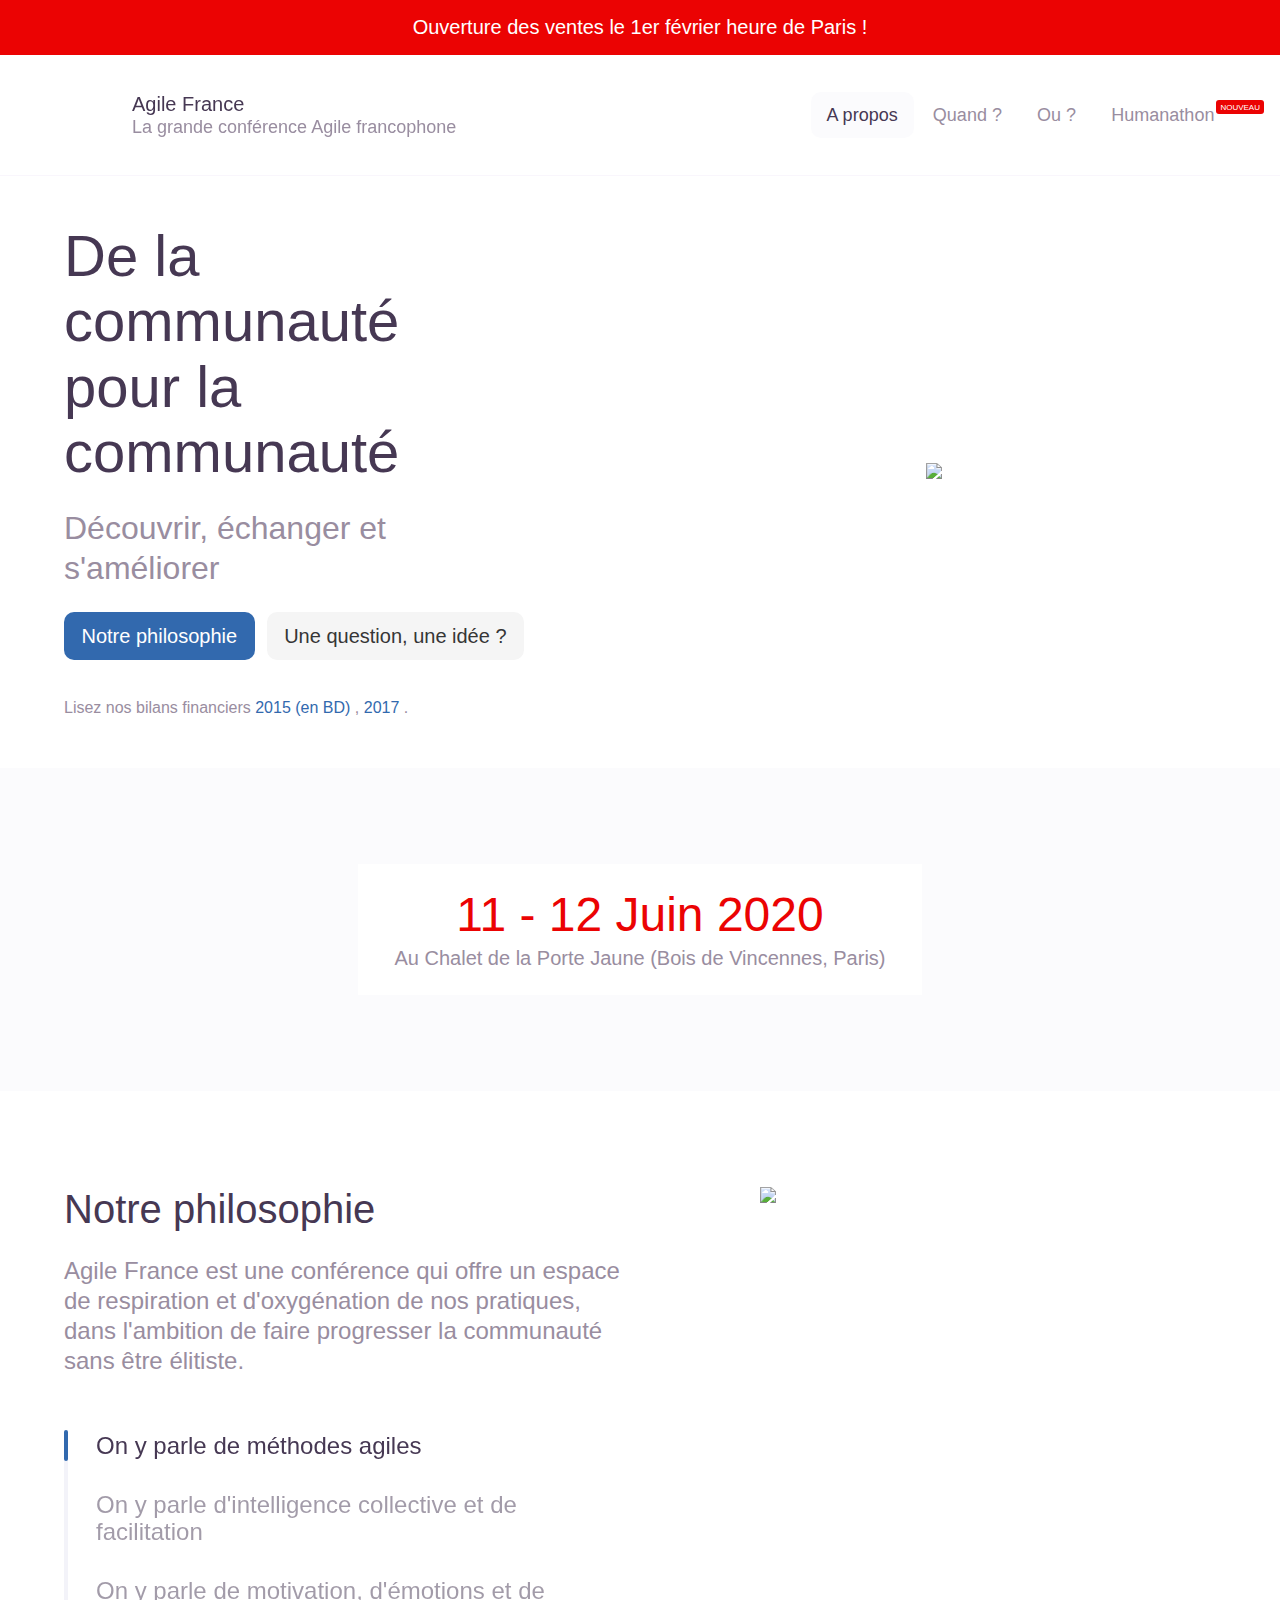
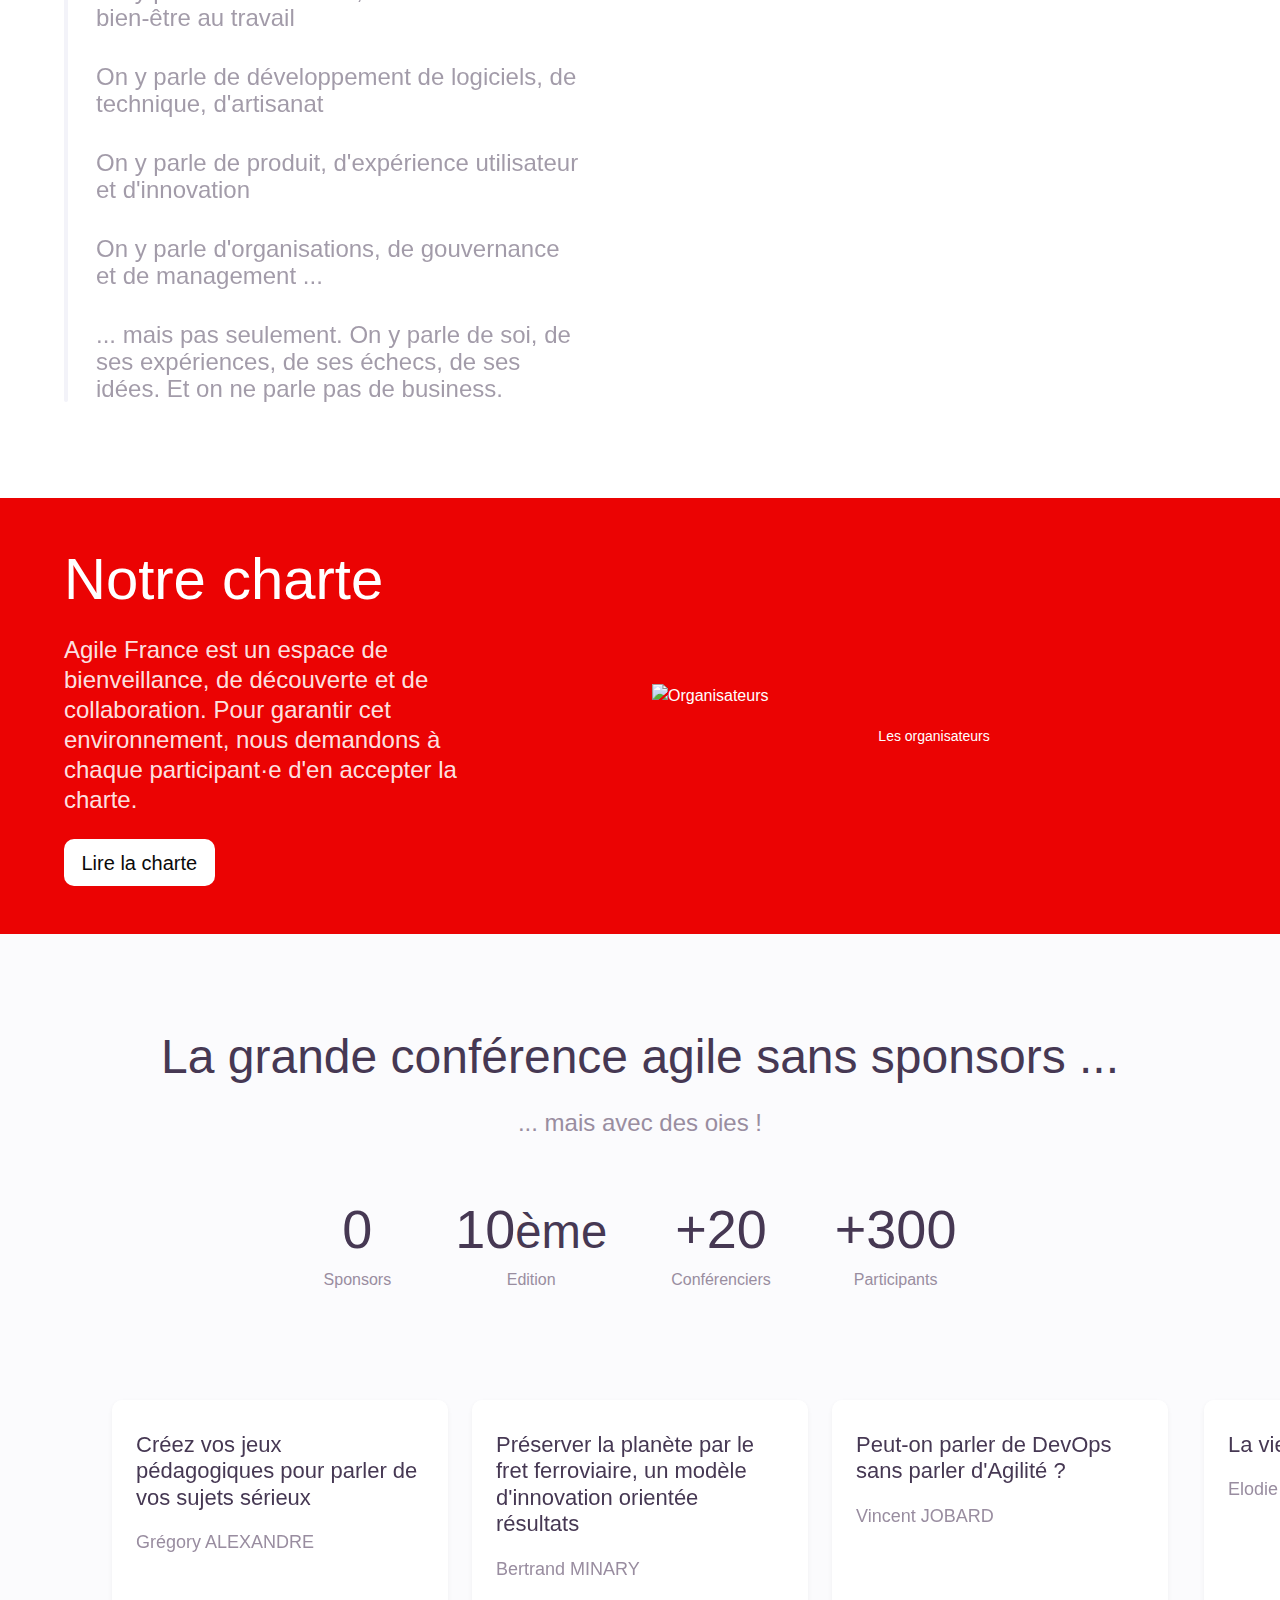
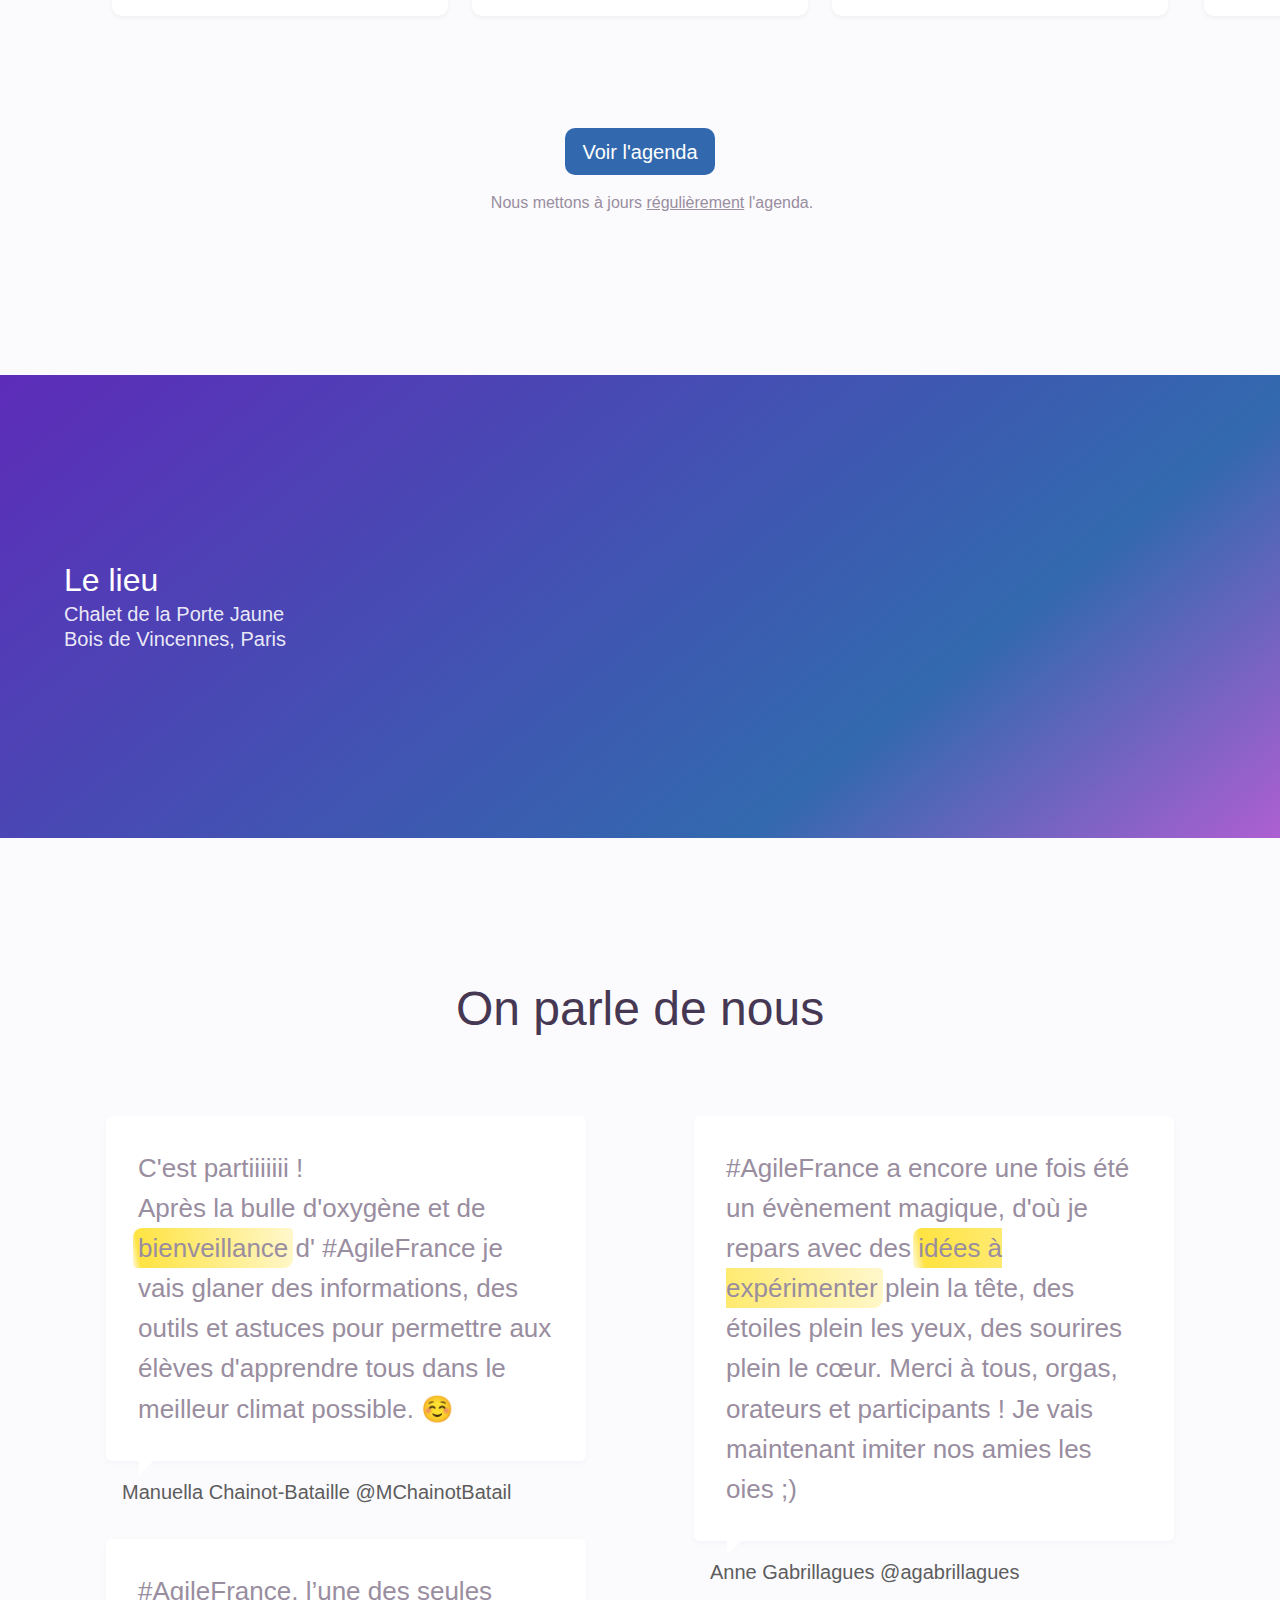
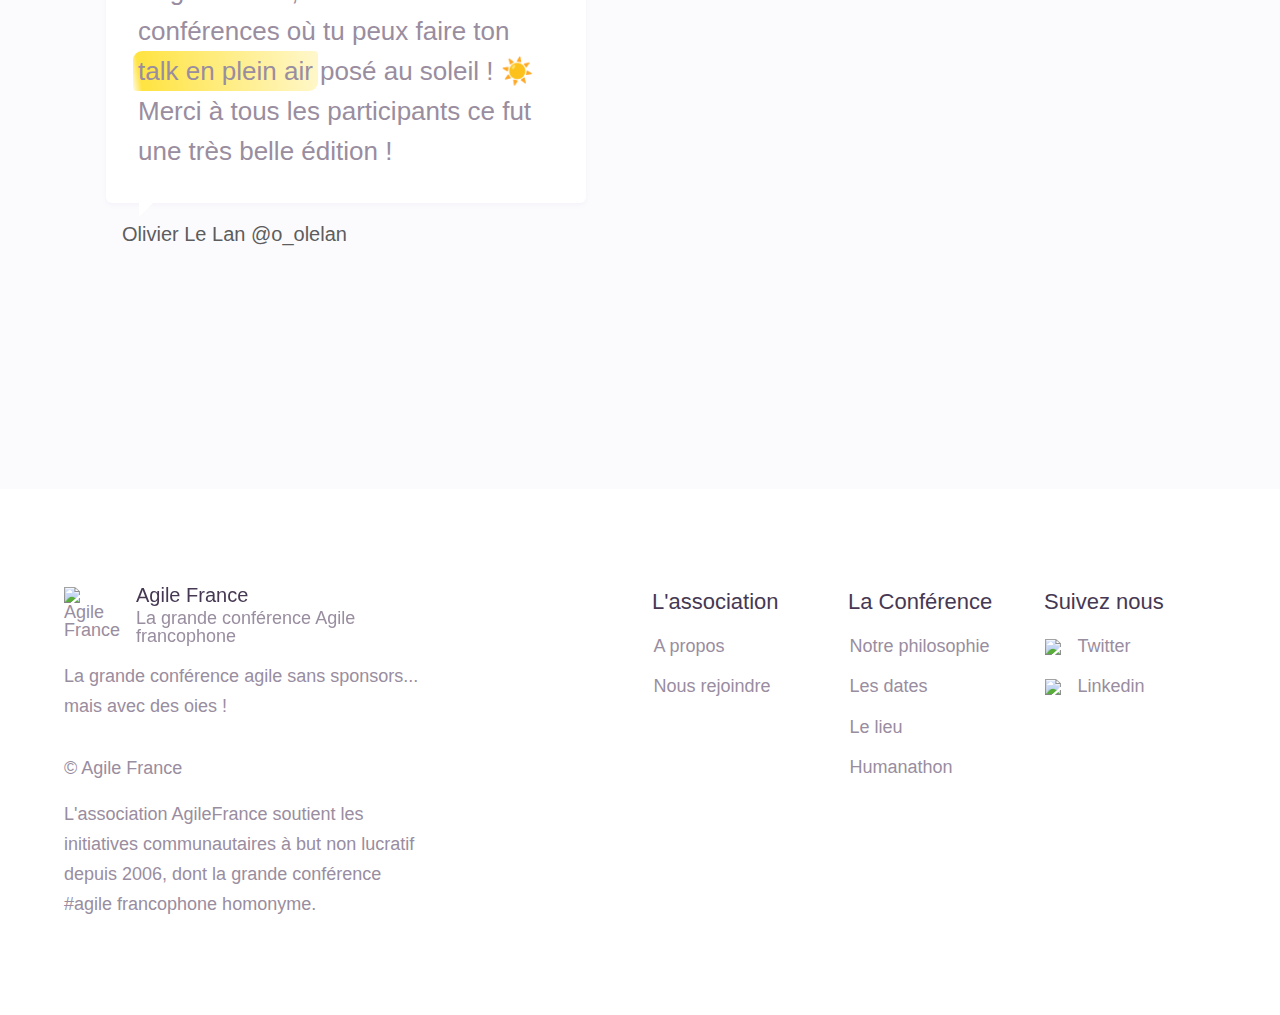
==== index.html @ 7017fa6e "Add dedicated page for Humanathon" ====
<!DOCTYPE html>
<html lang="fr">
<head>
	<meta charset="utf-8" />
    <title>AgileFrance, la grande conférence Agile francophone sans sponsor, de la communauté pour la communauté (Paris)</title>
   
	<meta name="viewport" content="width=device-width,initial-scale=1,minimum-scale=1,maximum-scale=1,user-scalable=no,minimal-ui">  
	<meta http-equiv="Content-Type" content="text/html; charset=utf-8">
	<meta name="description" content="Agile France est la grande conférence Agile de la communauté pour la communauté : francophone, sans sponsor. Edition 2020 : 11 et 12 juin Chalet de la Porte Jaune Bois de Vincennes Paris">
	<meta name="keywords" content="agile, méthodes agile, communauté agile, agile france, conférence agile paris">
	<meta property="og:type" content="website">
	<meta property="og:url" content="//conf.agile-france.org">
	<meta property="og:title" content="Conférence AgileFrance">
	<meta property="og:description" content="Faites partie de la communauté agile francophone les 11 et 12 juin 2020 au Chalet de la Porte Jaune Bois de Vincennes Paris !">
	<meta property="og:image" content="//raw.githubusercontent.com/agile-france/2020/gh-pages/img/gallery/agile-france-2014-1.jpg">
	<meta name="twitter:card" content="gallery">
	<meta name="twitter:image0" content="//raw.githubusercontent.com/agile-france/2020/gh-pages/img/gallery/agile-france-2014-1.jpg">
	<meta name="twitter:image1" content="//raw.githubusercontent.com/agile-france/2020/gh-pages/img/gallery/agile-france-2014-2.jpg">
	<meta name="twitter:image2" content="//raw.githubusercontent.com/agile-france/2020/gh-pages/img/gallery/agile-france-2014-3.jpg">
	<meta name="twitter:image3" content="//raw.githubusercontent.com/agile-france/2020/gh-pages/img/gallery/agile-france-2014-4.jpg">
	<meta name="twitter:site" content="@AgileFrance"><meta name="msapplication-TileColor" content="#2d89ef">
	<meta name="msapplication-TileImage" content="//2019.conf.agile-france.org/favicons/mstile-144x144.png">
	<meta name="theme-color" content="#ffffff">
	
	<link rel="apple-touch-icon" sizes="57x57" href="//2019.conf.agile-france.org/favicons/apple-touch-icon-57x57.png">
	<link rel="apple-touch-icon" sizes="60x60" href="//2019.conf.agile-france.org/favicons/apple-touch-icon-60x60.png">
	<link rel="apple-touch-icon" sizes="72x72" href="//2019.conf.agile-france.org/favicons/apple-touch-icon-72x72.png">
	<link rel="apple-touch-icon" sizes="76x76" href="//2019.conf.agile-france.org/favicons/apple-touch-icon-76x76.png">
	<link rel="apple-touch-icon" sizes="114x114" href="//2019.conf.agile-france.org/favicons/apple-touch-icon-114x114.png">
	<link rel="apple-touch-icon" sizes="120x120" href="//2019.conf.agile-france.org/favicons/apple-touch-icon-120x120.png">
	<link rel="apple-touch-icon" sizes="144x144" href="//2019.conf.agile-france.org/favicons/apple-touch-icon-144x144.png">
	<link rel="apple-touch-icon" sizes="152x152" href="//2019.conf.agile-france.org/favicons/apple-touch-icon-152x152.png">
	<link rel="apple-touch-icon" sizes="180x180" href="//2019.conf.agile-france.org/favicons/apple-touch-icon-180x180.png">
	<link rel="icon" type="image/png" href="//2019.conf.agile-france.org/favicons/favicon-32x32.png" sizes="32x32">
	<link rel="icon" type="image/png" href="//2019.conf.agile-france.org/favicons/favicon-194x194.png" sizes="194x194">
	<link rel="icon" type="image/png" href="//2019.conf.agile-france.org/favicons/favicon-96x96.png" sizes="96x96">
	<link rel="icon" type="image/png" href="//2019.conf.agile-france.org/favicons/android-chrome-192x192.png" sizes="192x192">
	<link rel="icon" type="image/png" href="//2019.conf.agile-france.org///2019.conf.agile-france.org/favicons/favicon-16x16.png" sizes="16x16">
	<link rel="manifest" href="//2019.conf.agile-france.org/favicons/manifest.json">
      
	<link rel="stylesheet" href="./assets/css/style.css" />
    <link rel="stylesheet" type="text/css" href="./assets/css/vendor/slick.css"/>
    <script defer src="//use.fontawesome.com/releases/v5.3.1/js/all.js"></script>

</head>
<body>
    <div class="app-container">
        
        <div class="message is-medium is-warning is-announcement">
            <div class="message-header is-justified-center">
                <p> Ouverture des ventes le 1er février heure de Paris ! </p>
            <!-- 
				<hr class="spacer is-1 is-horizontal" />
				<a class="button is-white" href="//www.weezevent.com/conference-agile-france-2019" target="_blank">Accéder à la billeterie</a>
            -->
			</div>
        </div>

        <header class="app-header">
            <nav class="navbar">
                <div class="container">
                    <div class="navbar-brand">
                        <div class="navbar-item">
                            <a class="brand" href="/">
                                <div class="brand-icon">
									<img data-aos="fade-up" data-aos-anchor-placement="top-bottom" alt="Agile France" role="presentation" src="./assets/images/logo.png" />
								</div>
                                <div class="brand-content">
                                    <div class="brand-title">Agile France</div>
                                    <div class="brand-subtitle">La grande conférence Agile francophone</div>
                                </div>
                            </a>
                        </div>
                        <div class="navbar-burger burger" data-target="mainNav"><span></span><span></span><span></span></div>
                    </div>
                    <div class="navbar-menu" id="mainNav">
                        <div class="navbar-end"> 
							<a href="#philosophie" class="navbar-item is-active js-scrollTo">A propos</a>
							<a href="#date" class="navbar-item js-scrollTo">Quand ?</a>
							<a href="#lieu" class="navbar-item js-scrollTo">Ou ?</a>
                            <a href="./humanathon.html" target="_blank" class="navbar-item">Humanathon <span class="tag is-warning is-micro is-uppercase">Nouveau</span></a>
                        </div>
                    </div>
                </div>
            </nav>
        </header>

        <main class="app-content">
            <section class="section is-hero">
                <div class="container">
                    <div class="columns is-vcentered">
                        <div class="column is-6 is-5-fullhd is-offset-1-fullhd">
                            <div class="section-header">
                                <h1 class="title is-spaced">De la communauté pour la communauté</h1>
                                <h2 class="subtitle is-3">Découvrir, échanger et s'améliorer</h2>
                                <div class="field is-grouped">
                                    <div class="control">
										<a class="button is-primary is-medium js-scrollTo" href="#philosophie">
											Notre philosophie
										</a>
									</div>
                                    <div class="control">
										<a class="button is-light is-medium" href="mailot:conference@agile-france.org">
											Une question, une idée ?
										</a>
									</div>
                                </div>
                                
								<hr class="spacer is-1-5" />
								
								<span>Lisez nos bilans financiers</span>
								<a class="has-tint has-text-weight-semibold" href="//2019.conf.agile-france.org/docs/bilan-agilefrance-2015.pdf" target="_blank">
									<span>2015 (en BD)</span>
								</a>
								, 
								<a class="has-tint has-text-weight-semibold" href="//2019.conf.agile-france.org/docs/bilan-agilefrance-2017.pdf" target="_blank">
									<span>2017</span>
								</a>
								.
							</div>
                        </div>
                        <div class="column is-6 is-hidden-mobile">
                            <div class="section-media"> 
								<img role="presentation" src="./assets/images/logo.png" />
                            </div>
                        </div>
                    </div>
                </div>
            </section>
            <section class="section is-usp has-background is-medium has-background-audience" id="date">
                <div class="container">
                    <div class="columns">
                        <div class="column is-6 is-offset-3 has-text-centered">
						<div class="card has-background-white">
						  <div class="card-content">
							<h2 class="title is-1 has-text-danger">11 - 12 Juin 2020</h2>
							<p class="subtitle">
							  Au Chalet de la Porte Jaune (Bois de Vincennes, Paris)
							</p>
						  </div>
						</div>
                        </div>
                    </div>
                </div>
            </section>
            <section class="section is-platform is-medium" id="philosophie">
                <div class="container">
                    <div class="columns is-centered">
                        <div class="column is-12 is-10-fullhd">
                            <div class="columns is-vcentered">
                                <div class="column is-6">
                                    <div class="section-header">
                                        <h2 class="title is-2 is-spaced">Notre philosophie</h2>
                                        <p class="subtitle is-4">
											Agile France est une conférence qui offre un espace de respiration et d'oxygénation de nos pratiques, dans l'ambition de faire progresser la communauté sans être élitiste.
										</p>
                                        <hr class="spacer is-2" />
									</div>
                                    <div class="section-body">
                                        <div class="vertical-tabs">
                                            <a class="tab is-active" data-anchor="step#1">
                                                <h3 class="title is-4">On y parle de méthodes agiles</h3>
											</a>
                                            <a class="tab" data-anchor="step#2">
                                                <h3 class="title is-4">On y parle d'intelligence collective et de facilitation</h3>
											</a>
                                            <a class="tab" data-anchor="step#3">
                                                <h3 class="title is-4">On y parle de motivation, d'émotions et de bien-être au travail	</h3>
											</a>
                                            <a class="tab" data-anchor="step#4">
                                                <h3 class="title is-4">On y parle de développement de logiciels, de technique, d'artisanat</h3>
											</a>
											<a class="tab" data-anchor="step#5">
                                                <h3 class="title is-4">On y parle de produit, d'expérience utilisateur et d'innovation</h3>
											</a>
                                            <a class="tab" data-anchor="step#6">
                                                <h3 class="title is-4">On y parle d'organisations, de gouvernance et de management ...</h3>
											</a>
											<a class="tab" data-anchor="step#7">
                                                <h3 class="title is-4">
													... mais pas seulement. On y parle de soi, de ses expériences, de ses échecs, de ses idées. Et on ne parle pas de business.
												</h3>
											</a>
											
                                        </div>
										
                                    </div>
                                </div>
                                <div class="column is-6 align-self-stretch">
                                    <div class="section-media">
                                        <div class="screens">
                                            <div class="screen is-active" data-source="step#1">
                                                <img role="presentation" src="./assets/images/web-app1.png" />
                                            </div>
                                            <div class="screen" data-source="step#2">
                                                <img role="presentation" src="./assets/images/web-app2.png" />
                                            </div>
                                            <div class="screen" data-source="step#3">
                                                <img role="presentation" src="./assets/images/web-app3.png" />
                                            </div>
                                            <div class="screen" data-source="step#4">
                                                <img role="presentation" src="./assets/images/web-app4.png" />
                                            </div>
                                            <div class="screen" data-source="step#5">
                                                <img role="presentation" src="./assets/images/web-app5.png" />
                                            </div>
                                            <div class="screen" data-source="step#6">
                                                <img role="presentation" src="./assets/images/web-app6.png" />
                                            </div>
                                            <div class="screen" data-source="step#7">
                                                <img role="presentation" src="./assets/images/web-app7.png" />
                                            </div>
                                        </div>
                                    </div>
                                </div>
                            </div>
                        </div>
                    </div>
                </div>
            </section>
            <section class="hero section is-hero is-danger">
                <div class="container">
                    <div class="columns is-vcentered">
                        <div class="column is-6 is-5-fullhd is-offset-1-fullhd">
                            <div class="section-header">
                                <h2 class="title is-2 is-spaced">Notre charte</h2>
                                <h2 class="subtitle is-4">
									Agile France est un espace de bienveillance, de découverte et de collaboration. Pour garantir cet environnement, nous demandons à chaque participant·e d'en accepter la charte.
								</h2>
                                <div class="field is-grouped">
                                    <div class="control">
										<a class="button is-white is-medium" href="//2019.conf.agile-france.org/charte.html" target="_blank">Lire la charte</a>
									</div>
                                </div>
                            </div>
                        </div>
                        <div class="column is-6">
                            <div class="section-media">
                                <img class="full-width" role="presentation" src="./assets/images/team.jfif" alt="Organisateurs">
                                <p>
                                    <small>Les organisateurs</small>
                                </p>
                            </div>
                        </div>
                    </div>
                </div>
            </section>
            <section class="section is-library-teaser has-background is-medium">
                <div class="container">
                    <div class="section-header has-text-centered">
                        <h2 class="title is-1 is-spaced">La grande conférence agile sans sponsors ...</h2>
                        <h3 class="subtitle is-4">... mais avec des oies !</h3>
                        <div class="counter">
                            <div class="counter-item">
                                <div class="counter-number">0</div>
                                <div class="counter-label">Sponsors</div>
                            </div>
                            <div class="counter-item">
                                <div class="counter-number">10<small>ème</small></div>
                                <div class="counter-label">Edition</div>
                            </div>
                            <div class="counter-item">
                                <div class=counter-number>+20</div>
                                <div class=counter-label>Conférenciers</div>
                            </div>
                            <div class=counter-item>
                                <div class=counter-number>+300</div>
                                <div class=counter-label>Participants</div>
                            </div>
                        </div>
                    </div>
                </div>
                <div class="container is-fluid">
                    <div class="section">
						<div class="columns is-mobile is-carousel">
                        
                            <div class="column is-6-mobile is-5-tablet is-4-desktop is-3-fullhd is-flex">
                                <div class="card is-storyworld">
                                    <div class="card-body">
                                        <div class="card-title">Créez vos jeux pédagogiques pour parler de vos sujets sérieux</div>
                                        <div class="card-description">
                                            <p>
                                                Grégory ALEXANDRE
                                            </p>
                                        </div>
                                    </div>
                                </div>
                            </div>
                            <div class="column is-6-mobile is-5-tablet is-4-desktop is-3-fullhd is-flex">
                                <div class="card is-storyworld">
                                    <div class="card-body">
                                        <div class="card-title">Préserver la planète par le fret ferroviaire, un modèle d'innovation orientée résultats</div>
                                        <div class="card-description">
                                            <p>Bertrand MINARY</p>
                                        </div>
                                    </div>
                                </div>
                            </div>
                            <div class="column is-6-mobile is-5-tablet is-4-desktop is-3-fullhd is-flex">
                                <div class="card is-storyworld">
                                    <div class="card-body">
                                        <div class="card-title">Peut-on parler de DevOps sans parler d'Agilité ?</div>
                                        <div class="card-description">
                                            <p>Vincent JOBARD</p>
                                        </div>
                                    </div>
                                </div>
                            </div>
                            <div class="column is-6-mobile is-5-tablet is-4-desktop is-3-fullhd is-flex">
                                <div class="card is-storyworld">
                                    <div class="card-body">
                                        <div class="card-title">La vie est un jeu... de rôle !</div>
                                        <div class="card-description">
                                            <p>Elodie DESCHARMES</p>
                                        </div>
                                    </div>
                                </div>
                            </div>
                            <div class="column is-6-mobile is-5-tablet is-4-desktop is-3-fullhd is-flex">
                                <div class="card is-storyworld">
                                    <div class="card-body">
                                        <div class="card-title">L'UX, acteur de la transformation d'un pays !</div>
                                        <div class="card-description">
                                            <p>Philippe SOURGET, Victor PICHON</p>
                                        </div>
                                    </div>
                                </div>
                            </div>

						</div>
                    </div>
                </div>
                <div class="container">
                    <div class="section-footer has-text-centered">
						<a class="button is-primary is-medium" href="//agile-france.web.app/" target="_blank">Voir l'agenda</a>
                        <hr class="spacer is-1" />
                        <p> <i class="icon icon-bell"></i><span>Nous mettons à jours <u>régulièrement</u> l'agenda.</span> </p>
                    </div>
                </div>
            </section>
            
            <div class="hero is-primary is-bold" id="lieu">
                <div class="hero-body">
                    <div class="container">
                        <div class="columns is-centered">
                            <div class="column is-12 is-10-fullhd">
                                <div class="columns is-vcentered">
                                    <div class="column is-half">
                                        <div class="title">Le lieu</div>
                                        <div class="subtitle">
											Chalet de la Porte Jaune
											<br>Bois de Vincennes, Paris
										</div>
                                    </div>
                                    <div class="column is-half">
										<figure class="image">
											<iframe class="has-ratio" width="100%" height="360" src="//www.openstreetmap.org/export/embed.html?bbox=2.2817230224609375%2C48.80822011553441%2C2.4860000610351562%2C48.894856809958604&amp;layer=transportmap&amp;marker=48.838403245447694%2C2.4593710899353027" frameborder="0" allowfullscreen></iframe>
										</figure>
									</div>
                                </div>
                            </div>
                        </div>
                    </div>
                </div>
            </div>
			
            <section class="section is-reviews has-background is-large has-background-audience">
                <div class="container">
                    <div class="section-header has-text-centered">
                        <h2 class="title is-1 is-spaced">On parle de nous</h2>
					</div>
                    <div class="section-body">
                        <div class="columns is-centered">
                            <div class="column is-12 is-10-fullhd">
                                <div class="columns">
                                    <div class="column is-6">
                                        <div class="review">
                                            <div class="review-bubble"> 
												C'est partiiiiiii !<br>
												Après la bulle d'oxygène et de <span class=has-highlight>bienveillance</span> d' #AgileFrance je vais glaner des informations, des outils et astuces pour permettre aux élèves d'apprendre tous dans le meilleur climat possible. ☺️
											</div>
                                            <div class="review-meta">
                                                <div class="review-author">Manuella Chainot-Bataille @MChainotBatail</div>
                                            </div>
                                        </div>
                                        <div class="review">
                                            <div class="review-bubble">
												#AgileFrance, l’une des seules conférences où tu peux faire ton <span class=has-highlight>talk en plein air</span> posé au soleil ! ☀️Merci à tous les participants ce fut une très belle édition !
											</div>
                                            <div class="review-meta">
                                                <div class="review-author">Olivier Le Lan @o_olelan</div>
											</div>
                                        </div>
                                    </div>
                                    <div class="column is-6">
                                        <div class="review">
                                            <div class="review-bubble">
												#AgileFrance a encore une fois été un évènement magique, d'où je repars avec des <span class=has-highlight>idées à expérimenter</span> plein la tête, des étoiles plein les yeux, des sourires plein le cœur. Merci à tous, orgas, orateurs et participants ! Je vais maintenant imiter nos amies les oies ;)
											</div>
                                            <div class="review-meta">
                                                <div class="review-author">Anne Gabrillagues @agabrillagues</div>
                                            </div>
                                        </div>
                                    </div>
                                </div>
                            </div>
                        </div>
                    </div>
                </div>
            </section>
        </main>
        <footer class="app-footer section is-medium">
            <div class="container">
                <div class="columns">
                    <div class="column is-5 is-4-widescreen">
                        <div class="summary">
                            <a class="brand" href="/">
                                <div class="brand-icon">
                                    <img alt="Agile France" role="presentation" src="./assets/images/logo.png" />
                                </div>
                                <div class="brand-content">
                                    <div class="brand-title">Agile France</div>
                                    <div class="brand-subtitle">La grande conférence Agile francophone</div>
                                </div>
                            </a>
                            <hr class="spacer is-1" />
                            <p>La grande conférence agile sans sponsors... mais avec des oies !</p>
                            <hr class="spacer is-1" />
                            <hr class="spacer is-1" /><a href="//agile-france.org/" target="_blank"> &copy Agile France</a>
                            <hr class="spacer is-1" />
                            <p>L'association AgileFrance soutient les initiatives communautaires à but non lucratif depuis 2006, dont la grande conférence #agile francophone homonyme.</p>
                        </div>
                    </div>
                    <div class="column is-7 is-6-widescreen is-offset-2-widescreen">
                        <div class="columns">
                            <div class="column is-4">
                                <div class="menu">
                                    <p class="menu-label">L'association</p>
                                    <ul class="menu-list">
                                        <li><a href="//agile-france.org/" target="_blank">A propos</a></li>
                                        <li><a href="//agile-france.org/adhesion" target="_blank">Nous rejoindre</a></li>
                                    </ul>
                                </div>
                            </div>
                            <div class="column is-4">
                                <div class="menu">
                                    <p class="menu-label">La Conférence</p>
                                    <ul class="menu-list">
                                        <li><a href="#philosophie">Notre philosophie</a> </li>
										<li><a href="#date">Les dates</a> </li>
                                        <li><a href="#lieu">Le lieu</a> </li>
                                        <li><a href="//2020.conf.agile-france.org/humanathon.html" target="_blank">Humanathon</a> </li>
                                    </ul>
                                </div>
                            </div>
                            <div class="column is-4">
                                <div class="menu">
                                    <p class="menu-label"> Suivez nous </p>
                                    <ul class="menu-list">
                                        <li>
                                            <a href="//twitter.com/AgileFrance" target="_blank"> <img role="presentation" src="./assets/images/twitter.png" />Twitter</a>
                                        </li>
                                        <li>
                                            <a href="//www.linkedin.com/company/conference-agilefrance/" target="_blank"> <img role="presentation" src="./assets/images/linkedin.png" />Linkedin</a>
                                        </li>
                                    </ul>
                                </div>
                            </div>
                        </div>
                    </div>
                </div>
            </div>
        </footer>
    </div>
	
    <script defer src="./assets/js/vendor/jquery.min.js"></script>
    <script defer src="./assets/js/vendor/slick.min.js"></script>
	<script defer src="./assets/js/vendor/aos.js"></script>
    <script defer src="./assets/js/main.js"></script>
</body>

</html>
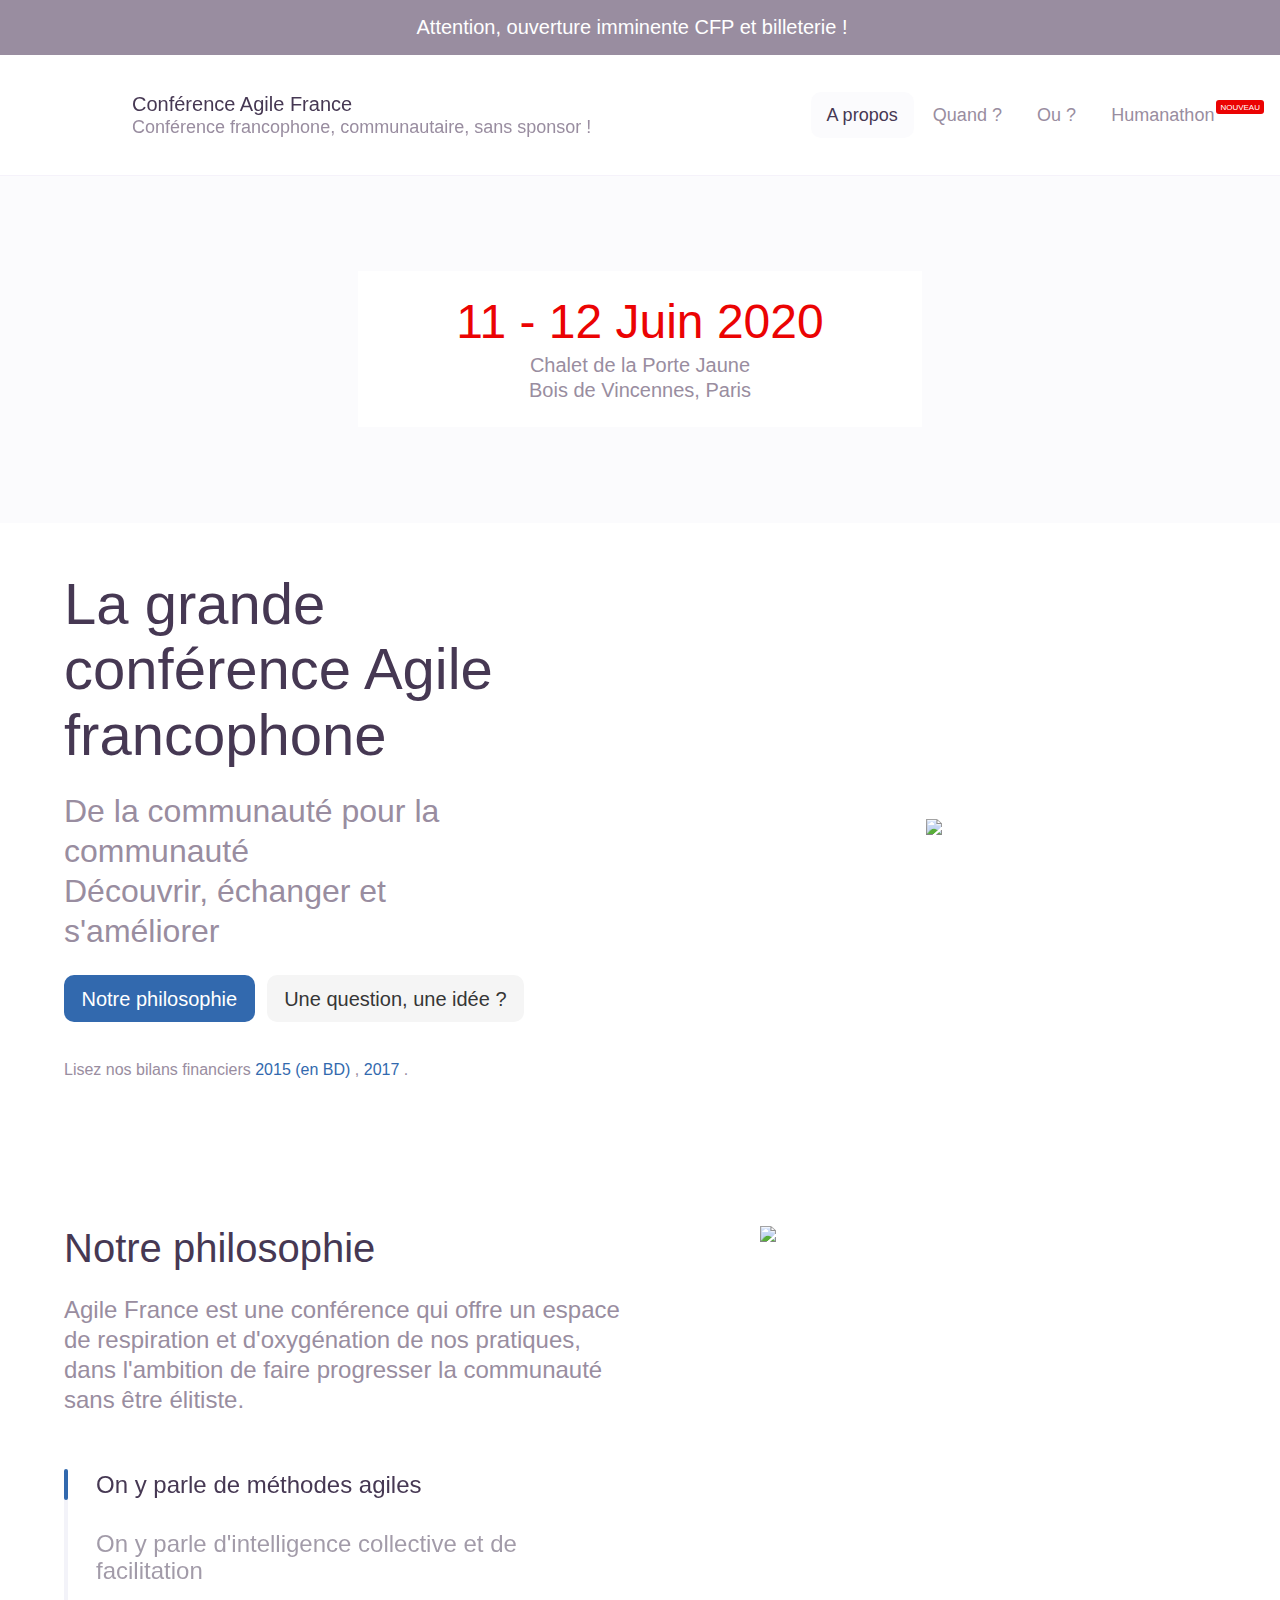
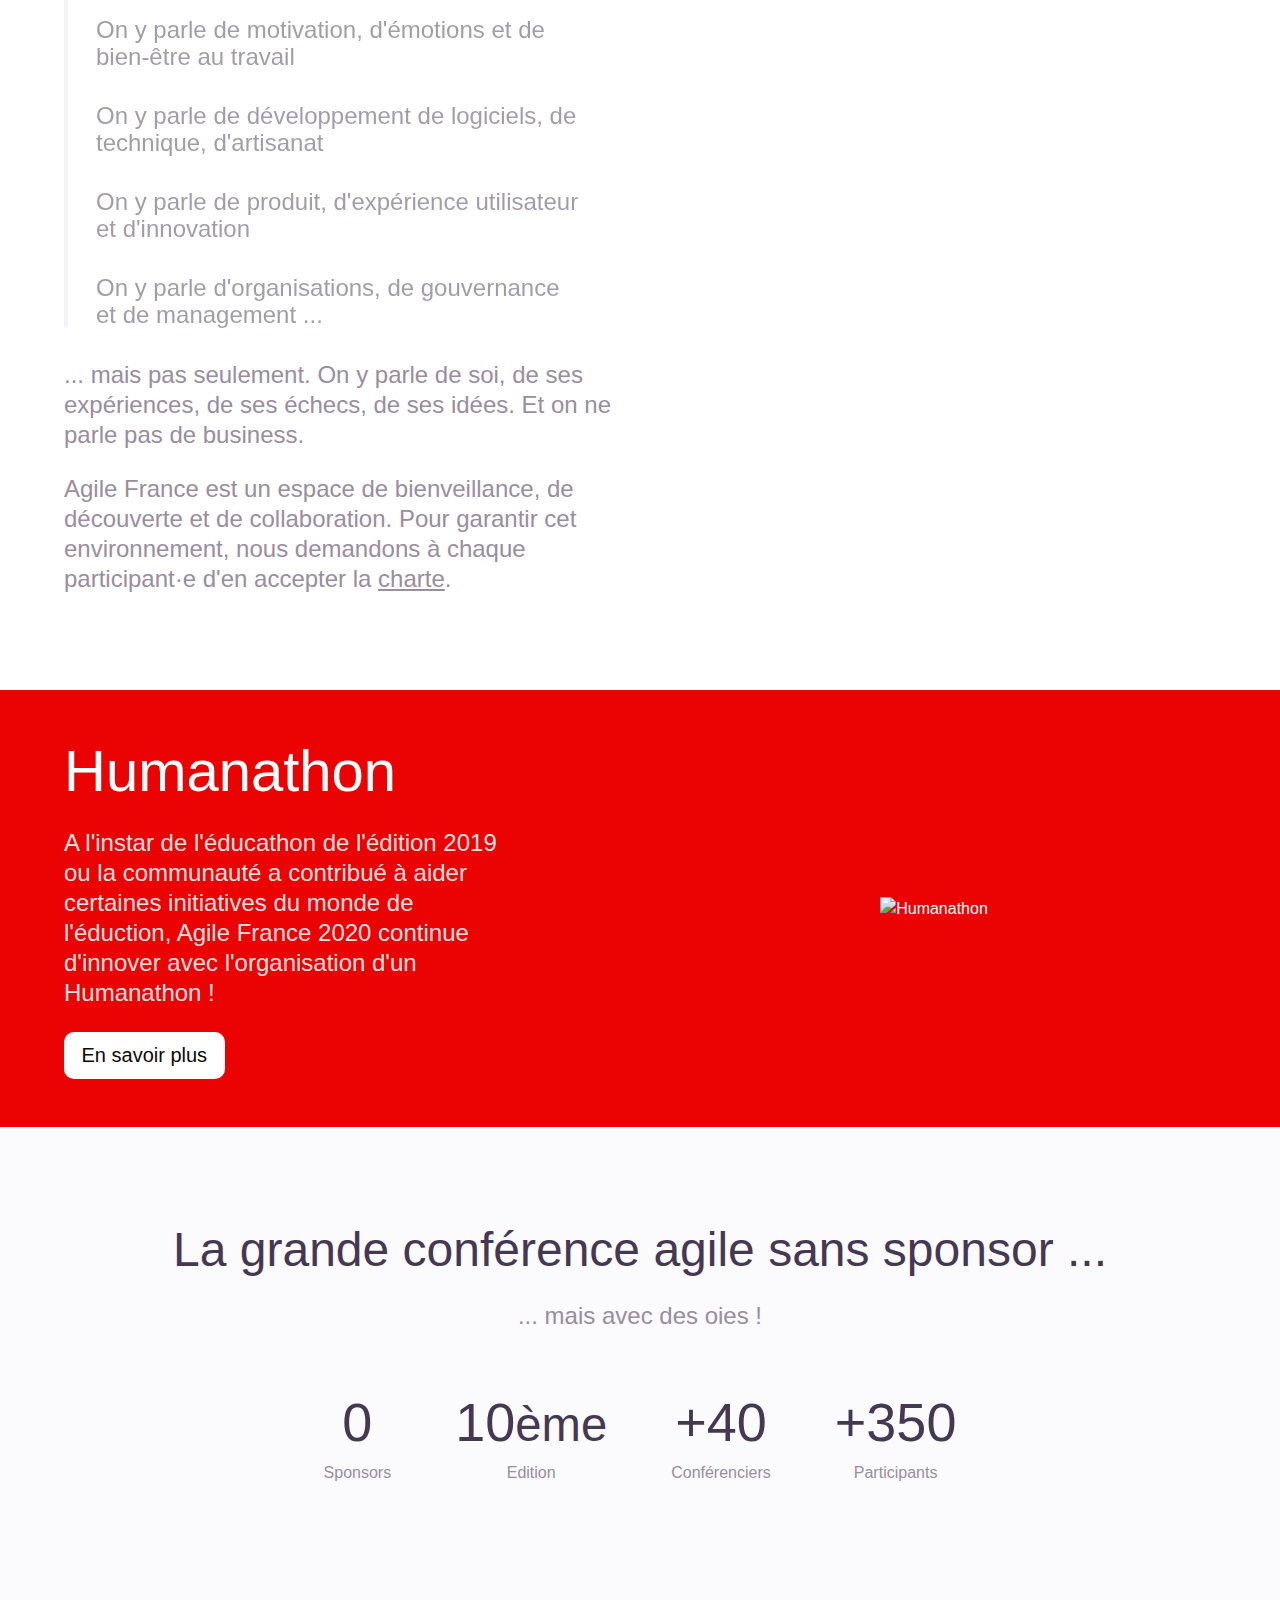
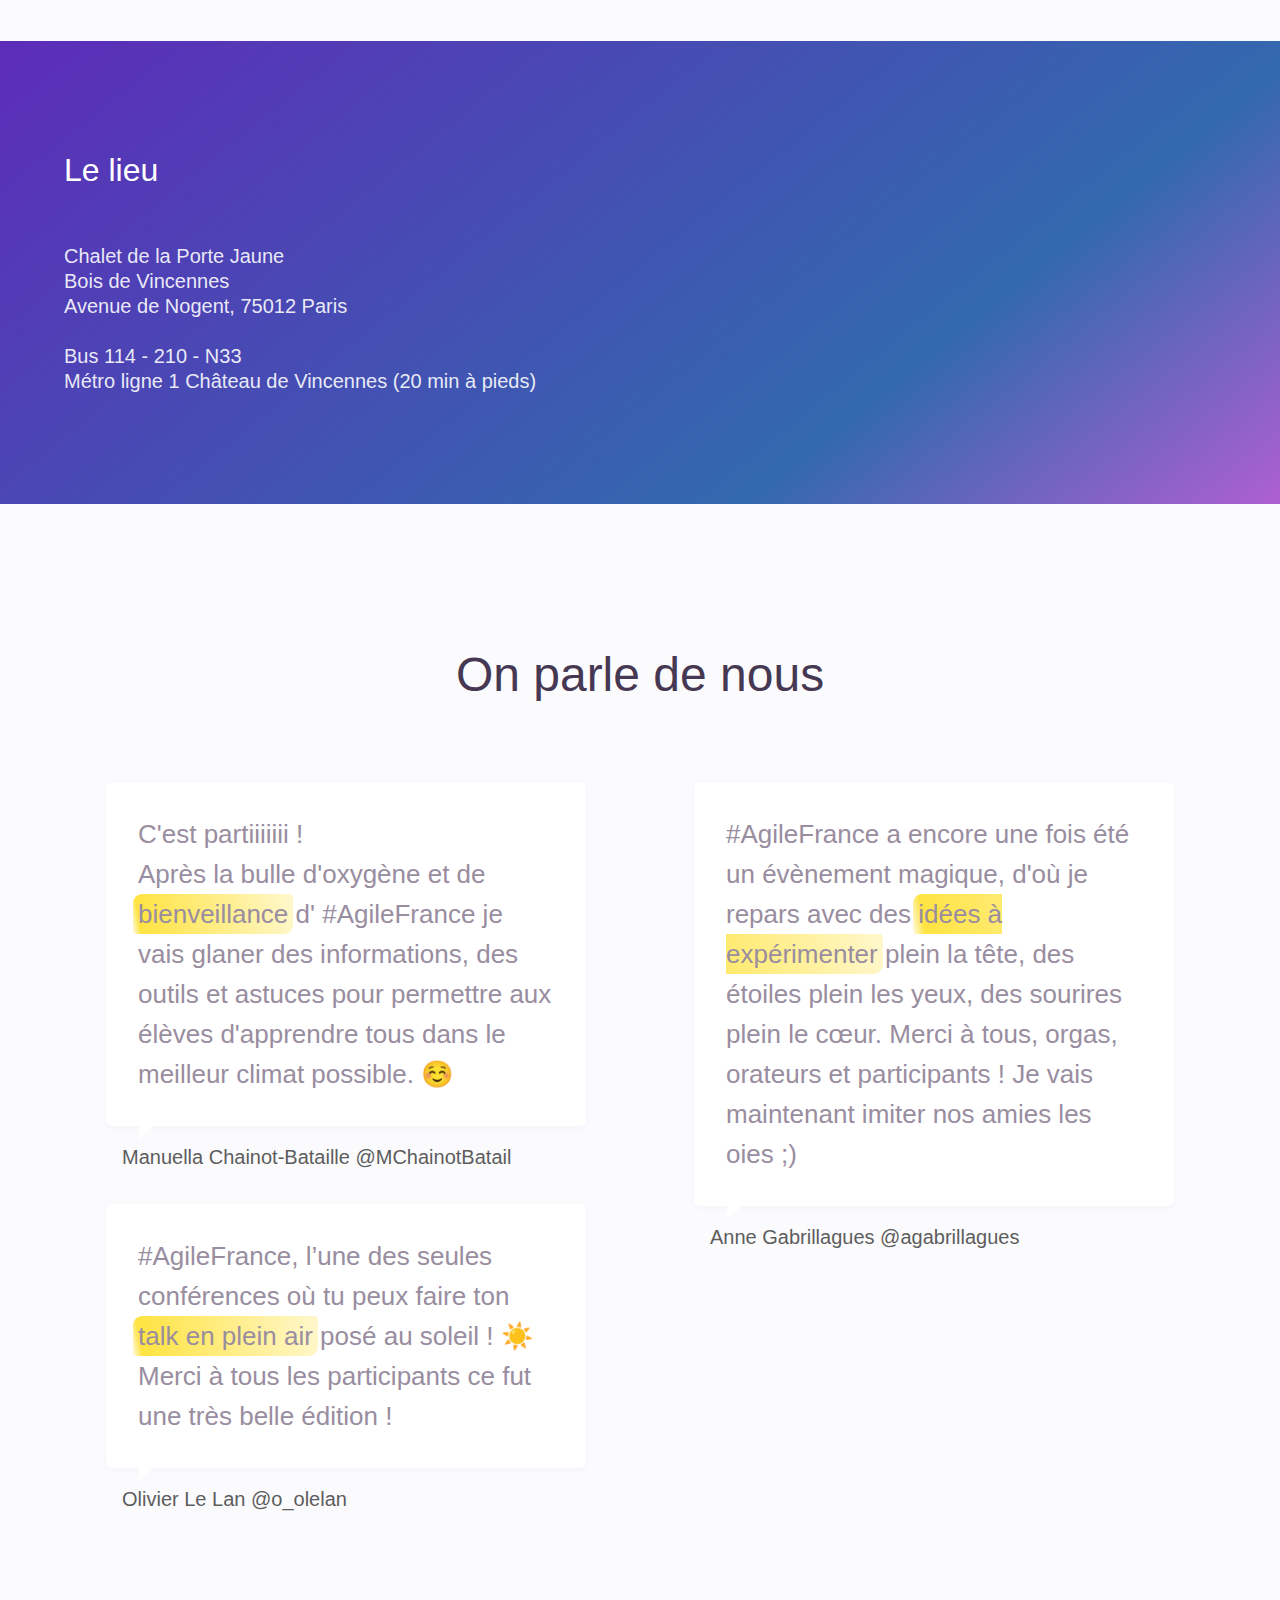
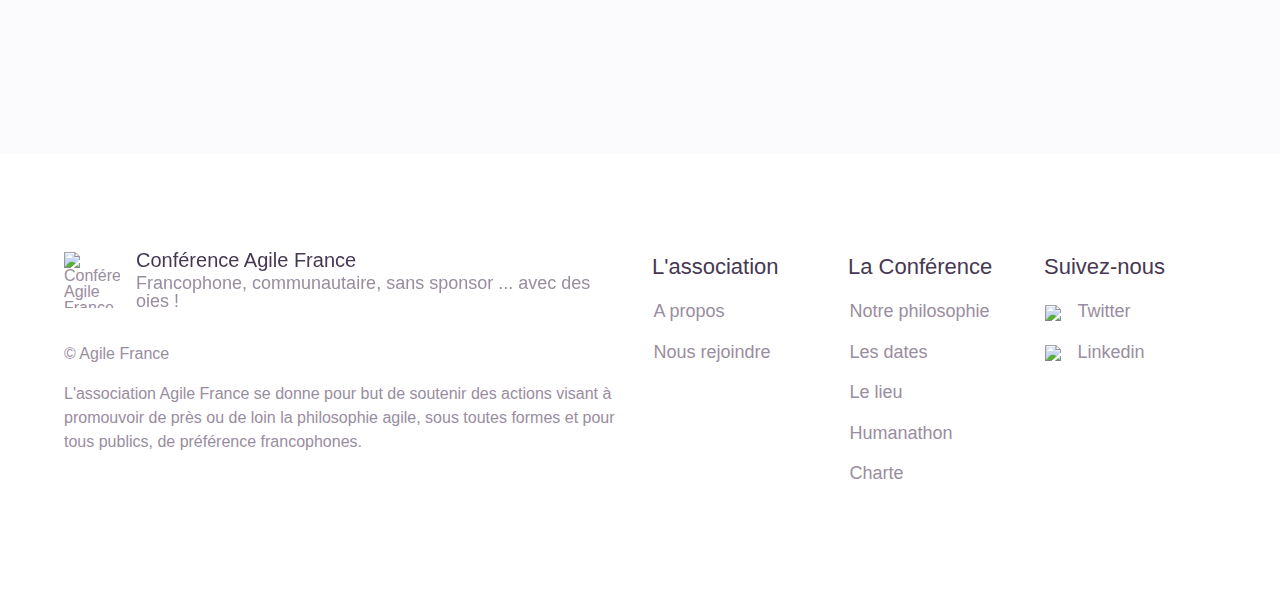
==== commit 46bdeda9: "Change bandeau color to blue" ====
--- a/index.html
+++ b/index.html
@@ -1,7 +1,7 @@
 <!DOCTYPE html>
 <html lang="fr">
 <head>
-	<meta charset="utf-8" />
+	<meta http-equiv="Content-Type" content="text/html; charset=utf-8">
     <title>AgileFrance, la grande conférence Agile francophone sans sponsor, de la communauté pour la communauté (Paris)</title>
    
 	<meta name="viewport" content="width=device-width,initial-scale=1,minimum-scale=1,maximum-scale=1,user-scalable=no,minimal-ui">  
@@ -19,24 +19,24 @@
 	<meta name="twitter:image2" content="//raw.githubusercontent.com/agile-france/2020/gh-pages/img/gallery/agile-france-2014-3.jpg">
 	<meta name="twitter:image3" content="//raw.githubusercontent.com/agile-france/2020/gh-pages/img/gallery/agile-france-2014-4.jpg">
 	<meta name="twitter:site" content="@AgileFrance"><meta name="msapplication-TileColor" content="#2d89ef">
-	<meta name="msapplication-TileImage" content="//2019.conf.agile-france.org/favicons/mstile-144x144.png">
+	<meta name="msapplication-TileImage" content="//2020.conf.agile-france.org/favicons/mstile-144x144.png">
 	<meta name="theme-color" content="#ffffff">
 	
-	<link rel="apple-touch-icon" sizes="57x57" href="//2019.conf.agile-france.org/favicons/apple-touch-icon-57x57.png">
-	<link rel="apple-touch-icon" sizes="60x60" href="//2019.conf.agile-france.org/favicons/apple-touch-icon-60x60.png">
-	<link rel="apple-touch-icon" sizes="72x72" href="//2019.conf.agile-france.org/favicons/apple-touch-icon-72x72.png">
-	<link rel="apple-touch-icon" sizes="76x76" href="//2019.conf.agile-france.org/favicons/apple-touch-icon-76x76.png">
-	<link rel="apple-touch-icon" sizes="114x114" href="//2019.conf.agile-france.org/favicons/apple-touch-icon-114x114.png">
-	<link rel="apple-touch-icon" sizes="120x120" href="//2019.conf.agile-france.org/favicons/apple-touch-icon-120x120.png">
-	<link rel="apple-touch-icon" sizes="144x144" href="//2019.conf.agile-france.org/favicons/apple-touch-icon-144x144.png">
-	<link rel="apple-touch-icon" sizes="152x152" href="//2019.conf.agile-france.org/favicons/apple-touch-icon-152x152.png">
-	<link rel="apple-touch-icon" sizes="180x180" href="//2019.conf.agile-france.org/favicons/apple-touch-icon-180x180.png">
-	<link rel="icon" type="image/png" href="//2019.conf.agile-france.org/favicons/favicon-32x32.png" sizes="32x32">
-	<link rel="icon" type="image/png" href="//2019.conf.agile-france.org/favicons/favicon-194x194.png" sizes="194x194">
-	<link rel="icon" type="image/png" href="//2019.conf.agile-france.org/favicons/favicon-96x96.png" sizes="96x96">
-	<link rel="icon" type="image/png" href="//2019.conf.agile-france.org/favicons/android-chrome-192x192.png" sizes="192x192">
-	<link rel="icon" type="image/png" href="//2019.conf.agile-france.org///2019.conf.agile-france.org/favicons/favicon-16x16.png" sizes="16x16">
-	<link rel="manifest" href="//2019.conf.agile-france.org/favicons/manifest.json">
+	<link rel="apple-touch-icon" sizes="57x57" href="//2020.conf.agile-france.org/favicons/apple-touch-icon-57x57.png">
+	<link rel="apple-touch-icon" sizes="60x60" href="//2020.conf.agile-france.org/favicons/apple-touch-icon-60x60.png">
+	<link rel="apple-touch-icon" sizes="72x72" href="//2020.conf.agile-france.org/favicons/apple-touch-icon-72x72.png">
+	<link rel="apple-touch-icon" sizes="76x76" href="//2020.conf.agile-france.org/favicons/apple-touch-icon-76x76.png">
+	<link rel="apple-touch-icon" sizes="114x114" href="//2020.conf.agile-france.org/favicons/apple-touch-icon-114x114.png">
+	<link rel="apple-touch-icon" sizes="120x120" href="//2020.conf.agile-france.org/favicons/apple-touch-icon-120x120.png">
+	<link rel="apple-touch-icon" sizes="144x144" href="//2020.conf.agile-france.org/favicons/apple-touch-icon-144x144.png">
+	<link rel="apple-touch-icon" sizes="152x152" href="//2020.conf.agile-france.org/favicons/apple-touch-icon-152x152.png">
+	<link rel="apple-touch-icon" sizes="180x180" href="//2020.conf.agile-france.org/favicons/apple-touch-icon-180x180.png">
+	<link rel="icon" type="image/png" href="//2020.conf.agile-france.org/favicons/favicon-32x32.png" sizes="32x32">
+	<link rel="icon" type="image/png" href="//2020.conf.agile-france.org/favicons/favicon-194x194.png" sizes="194x194">
+	<link rel="icon" type="image/png" href="//2020.conf.agile-france.org/favicons/favicon-96x96.png" sizes="96x96">
+	<link rel="icon" type="image/png" href="//2020.conf.agile-france.org/favicons/android-chrome-192x192.png" sizes="192x192">
+	<link rel="icon" type="image/png" href="//2020.conf.agile-france.org/favicons/favicon-16x16.png" sizes="16x16">
+	<link rel="manifest" href="//2020.conf.agile-france.org/favicons/manifest.json">
       
 	<link rel="stylesheet" href="./assets/css/style.css" />
     <link rel="stylesheet" type="text/css" href="./assets/css/vendor/slick.css"/>
@@ -46,13 +46,11 @@
 <body>
     <div class="app-container">
         
-        <div class="message is-medium is-warning is-announcement">
+        <div class="message is-medium is-link is-announcement">
             <div class="message-header is-justified-center">
-                <p> Ouverture des ventes le 1er février heure de Paris ! </p>
-            <!-- 
+                <p>Attention, ouverture imminente CFP et billeterie !</p>
 				<hr class="spacer is-1 is-horizontal" />
-				<a class="button is-white" href="//www.weezevent.com/conference-agile-france-2019" target="_blank">Accéder à la billeterie</a>
-            -->
+				<!-- a class="button is-white" href="//www.weezevent.com/conference-agile-france-2019" target="_blank">Accéder à la billeterie</a -->
 			</div>
         </div>
 
@@ -61,38 +59,56 @@
                 <div class="container">
                     <div class="navbar-brand">
                         <div class="navbar-item">
-                            <a class="brand" href="/">
+                            <a class="brand" href="index.html">
                                 <div class="brand-icon">
-									<img data-aos="fade-up" data-aos-anchor-placement="top-bottom" alt="Agile France" role="presentation" src="./assets/images/logo.png" />
+									<img data-aos="fade-up" data-aos-anchor-placement="top-bottom" alt="Conférence Agile France" role="presentation" src="./assets/images/logo.png" />
 								</div>
                                 <div class="brand-content">
-                                    <div class="brand-title">Agile France</div>
-                                    <div class="brand-subtitle">La grande conférence Agile francophone</div>
+                                    <div class="brand-title">Conférence Agile France</div>
+                                    <div class="brand-subtitle">Conférence francophone, communautaire, sans sponsor !</div>
                                 </div>
                             </a>
                         </div>
-                        <div class="navbar-burger burger" data-target="mainNav"><span></span><span></span><span></span></div>
+                        <div class="navbar-burger burger" data-target="mainNav"></div>
                     </div>
                     <div class="navbar-menu" id="mainNav">
                         <div class="navbar-end"> 
 							<a href="#philosophie" class="navbar-item is-active js-scrollTo">A propos</a>
 							<a href="#date" class="navbar-item js-scrollTo">Quand ?</a>
 							<a href="#lieu" class="navbar-item js-scrollTo">Ou ?</a>
-                            <a href="./humanathon.html" target="_blank" class="navbar-item">Humanathon <span class="tag is-warning is-micro is-uppercase">Nouveau</span></a>
+                            <a href="humanathon.html" class="navbar-item">Humanathon <span class="tag is-warning is-micro is-uppercase">Nouveau</span></a>
                         </div>
                     </div>
                 </div>
             </nav>
         </header>
-
         <main class="app-content">
+            <section class="section is-usp has-background is-medium has-background-audience" id="date">
+                <div class="container">
+                    <div class="columns">
+                        <div class="column is-6 is-offset-3 has-text-centered">
+						<div class="card has-background-white">
+						  <div class="card-content">
+							<h2 class="title is-1 has-text-danger">11 - 12 Juin 2020</h2>
+							<p class="subtitle">
+							  Chalet de la Porte Jaune<br />Bois de Vincennes, Paris
+							</p>
+						  </div>
+						</div>
+                        </div>
+                    </div>
+                </div>
+            </section>
             <section class="section is-hero">
                 <div class="container">
                     <div class="columns is-vcentered">
                         <div class="column is-6 is-5-fullhd is-offset-1-fullhd">
                             <div class="section-header">
-                                <h1 class="title is-spaced">De la communauté pour la communauté</h1>
-                                <h2 class="subtitle is-3">Découvrir, échanger et s'améliorer</h2>
+                                <h1 class="title is-spaced">La grande conférence Agile francophone</h1>
+                                <h2 class="subtitle is-3">
+                                    De la communauté pour la communauté<br />
+                                    Découvrir, échanger et s'améliorer
+                                </h2>
                                 <div class="field is-grouped">
                                     <div class="control">
 										<a class="button is-primary is-medium js-scrollTo" href="#philosophie">
@@ -100,7 +116,7 @@
 										</a>
 									</div>
                                     <div class="control">
-										<a class="button is-light is-medium" href="mailot:conference@agile-france.org">
+										<a class="button is-light is-medium" href="mailto:conference@agile-france.org">
 											Une question, une idée ?
 										</a>
 									</div>
@@ -109,11 +125,11 @@
 								<hr class="spacer is-1-5" />
 								
 								<span>Lisez nos bilans financiers</span>
-								<a class="has-tint has-text-weight-semibold" href="//2019.conf.agile-france.org/docs/bilan-agilefrance-2015.pdf" target="_blank">
+								<a class="has-tint has-text-weight-semibold" href="//2020.conf.agile-france.org/docs/bilan-agilefrance-2015.pdf" target="_blank">
 									<span>2015 (en BD)</span>
 								</a>
 								, 
-								<a class="has-tint has-text-weight-semibold" href="//2019.conf.agile-france.org/docs/bilan-agilefrance-2017.pdf" target="_blank">
+								<a class="has-tint has-text-weight-semibold" href="//2020.conf.agile-france.org/docs/bilan-agilefrance-2017.pdf" target="_blank">
 									<span>2017</span>
 								</a>
 								.
@@ -121,28 +137,13 @@
                         </div>
                         <div class="column is-6 is-hidden-mobile">
                             <div class="section-media"> 
-								<img role="presentation" src="./assets/images/logo.png" />
-                            </div>
-                        </div>
-                    </div>
-                </div>
-            </section>
-            <section class="section is-usp has-background is-medium has-background-audience" id="date">
-                <div class="container">
-                    <div class="columns">
-                        <div class="column is-6 is-offset-3 has-text-centered">
-						<div class="card has-background-white">
-						  <div class="card-content">
-							<h2 class="title is-1 has-text-danger">11 - 12 Juin 2020</h2>
-							<p class="subtitle">
-							  Au Chalet de la Porte Jaune (Bois de Vincennes, Paris)
-							</p>
-						  </div>
-						</div>
-                        </div>
-                    </div>
-                </div>
-            </section>
+								<img role="presentation" src="./assets/images/AF_Anniv.gif" />
+                            </div>
+                        </div>
+                    </div>
+                </div>
+            </section>
+            
             <section class="section is-platform is-medium" id="philosophie">
                 <div class="container">
                     <div class="columns is-centered">
@@ -176,14 +177,17 @@
                                             <a class="tab" data-anchor="step#6">
                                                 <h3 class="title is-4">On y parle d'organisations, de gouvernance et de management ...</h3>
 											</a>
-											<a class="tab" data-anchor="step#7">
-                                                <h3 class="title is-4">
-													... mais pas seulement. On y parle de soi, de ses expériences, de ses échecs, de ses idées. Et on ne parle pas de business.
-												</h3>
-											</a>
-											
-                                        </div>
-										
+                                        </div>
+                                        <div class="section-footer">
+                                            <hr class="spacer is-2" />
+                                            <p class="subtitle is-4">
+                                                ... mais pas seulement. On y parle de soi, de ses expériences, de ses échecs, de ses idées. Et on ne parle pas de business.
+                                            </p>
+                                            <p class="subtitle is-4">
+                                                Agile France est un espace de bienveillance, de découverte et de collaboration.
+                                                Pour garantir cet environnement, nous demandons à chaque participant·e d'en accepter la <a href="charte.html" class="is-link"><u>charte</u></a>.
+                                            </p>
+                                        </div>
                                     </div>
                                 </div>
                                 <div class="column is-6 align-self-stretch">
@@ -223,23 +227,21 @@
                     <div class="columns is-vcentered">
                         <div class="column is-6 is-5-fullhd is-offset-1-fullhd">
                             <div class="section-header">
-                                <h2 class="title is-2 is-spaced">Notre charte</h2>
-                                <h2 class="subtitle is-4">
-									Agile France est un espace de bienveillance, de découverte et de collaboration. Pour garantir cet environnement, nous demandons à chaque participant·e d'en accepter la charte.
-								</h2>
+                                <h2 class="title is-2 is-spaced">Humanathon</h2>
+                                <p class="subtitle is-4">
+                                    A l'instar de l'éducathon de l'édition 2019 ou la communauté a contribué à aider certaines initiatives du monde de l'éduction,
+                                    Agile France 2020 continue d'innover avec l'organisation d'un Humanathon !
+								</p>
                                 <div class="field is-grouped">
                                     <div class="control">
-										<a class="button is-white is-medium" href="//2019.conf.agile-france.org/charte.html" target="_blank">Lire la charte</a>
+										<a class="button is-white is-medium" href="humanathon.html">En savoir plus</a>
 									</div>
                                 </div>
                             </div>
                         </div>
                         <div class="column is-6">
                             <div class="section-media">
-                                <img class="full-width" role="presentation" src="./assets/images/team.jfif" alt="Organisateurs">
-                                <p>
-                                    <small>Les organisateurs</small>
-                                </p>
+                                <img src="./assets/images/humanathon-trans.png" alt="Humanathon" />
                             </div>
                         </div>
                     </div>
@@ -248,7 +250,7 @@
             <section class="section is-library-teaser has-background is-medium">
                 <div class="container">
                     <div class="section-header has-text-centered">
-                        <h2 class="title is-1 is-spaced">La grande conférence agile sans sponsors ...</h2>
+                        <h2 class="title is-1 is-spaced">La grande conférence agile sans sponsor ...</h2>
                         <h3 class="subtitle is-4">... mais avec des oies !</h3>
                         <div class="counter">
                             <div class="counter-item">
@@ -260,17 +262,17 @@
                                 <div class="counter-label">Edition</div>
                             </div>
                             <div class="counter-item">
-                                <div class=counter-number>+20</div>
+                                <div class=counter-number>+40</div>
                                 <div class=counter-label>Conférenciers</div>
                             </div>
                             <div class=counter-item>
-                                <div class=counter-number>+300</div>
+                                <div class=counter-number>+350</div>
                                 <div class=counter-label>Participants</div>
                             </div>
                         </div>
                     </div>
                 </div>
-                <div class="container is-fluid">
+                <!-- div class="container is-fluid">
                     <div class="section">
 						<div class="columns is-mobile is-carousel">
                         
@@ -336,7 +338,7 @@
                         <hr class="spacer is-1" />
                         <p> <i class="icon icon-bell"></i><span>Nous mettons à jours <u>régulièrement</u> l'agenda.</span> </p>
                     </div>
-                </div>
+                </div -->
             </section>
             
             <div class="hero is-primary is-bold" id="lieu">
@@ -347,9 +349,13 @@
                                 <div class="columns is-vcentered">
                                     <div class="column is-half">
                                         <div class="title">Le lieu</div>
+                                        <hr class="spacer is-2" />
                                         <div class="subtitle">
-											Chalet de la Porte Jaune
-											<br>Bois de Vincennes, Paris
+                                            Chalet de la Porte Jaune<br />
+                                            Bois de Vincennes<br />
+                                            Avenue de Nogent, 75012 Paris<br /><br />
+                                            Bus 114 - 210 - N33<br />
+                                            Métro ligne 1 Château de Vincennes (20 min à pieds)
 										</div>
                                     </div>
                                     <div class="column is-half">
@@ -412,26 +418,22 @@
         <footer class="app-footer section is-medium">
             <div class="container">
                 <div class="columns">
-                    <div class="column is-5 is-4-widescreen">
-                        <div class="summary">
-                            <a class="brand" href="/">
-                                <div class="brand-icon">
-                                    <img alt="Agile France" role="presentation" src="./assets/images/logo.png" />
-                                </div>
-                                <div class="brand-content">
-                                    <div class="brand-title">Agile France</div>
-                                    <div class="brand-subtitle">La grande conférence Agile francophone</div>
-                                </div>
-                            </a>
-                            <hr class="spacer is-1" />
-                            <p>La grande conférence agile sans sponsors... mais avec des oies !</p>
-                            <hr class="spacer is-1" />
-                            <hr class="spacer is-1" /><a href="//agile-france.org/" target="_blank"> &copy Agile France</a>
-                            <hr class="spacer is-1" />
-                            <p>L'association AgileFrance soutient les initiatives communautaires à but non lucratif depuis 2006, dont la grande conférence #agile francophone homonyme.</p>
-                        </div>
-                    </div>
-                    <div class="column is-7 is-6-widescreen is-offset-2-widescreen">
+                    <div class="column is-6">
+                        <a class="brand" href="index.html">
+                            <div class="brand-icon">
+                                <img alt="Conférence Agile France" role="presentation" src="./assets/images/logo.png" />
+                            </div>
+                            <div class="brand-content">
+                                <div class="brand-title">Conférence Agile France</div>
+                                <div class="brand-subtitle">Francophone, communautaire, sans sponsor ... avec des oies !</div>
+                            </div>
+                        </a>
+                        <hr class="spacer is-1" />
+                        <hr class="spacer is-1" /><a href="//agile-france.org/" target="_blank">&copy Agile France</a>
+                        <hr class="spacer is-1" />
+                        <p>L'association Agile France se donne pour but de soutenir des actions visant à promouvoir de près ou de loin la philosophie agile, sous toutes formes et pour tous publics, de préférence francophones.</p>
+                    </div>
+                    <div class="column is-6">
                         <div class="columns">
                             <div class="column is-4">
                                 <div class="menu">
@@ -446,16 +448,17 @@
                                 <div class="menu">
                                     <p class="menu-label">La Conférence</p>
                                     <ul class="menu-list">
-                                        <li><a href="#philosophie">Notre philosophie</a> </li>
-										<li><a href="#date">Les dates</a> </li>
-                                        <li><a href="#lieu">Le lieu</a> </li>
-                                        <li><a href="//2020.conf.agile-france.org/humanathon.html" target="_blank">Humanathon</a> </li>
+                                        <li><a href="#philosophie">Notre philosophie</a></li>
+										<li><a href="#date">Les dates</a></li>
+                                        <li><a href="#lieu">Le lieu</a></li>
+                                        <li><a href="humanathon.html">Humanathon</a></li>
+                                        <li><a href="charte.html">Charte</a></li>
                                     </ul>
                                 </div>
                             </div>
                             <div class="column is-4">
                                 <div class="menu">
-                                    <p class="menu-label"> Suivez nous </p>
+                                    <p class="menu-label">Suivez-nous</p>
                                     <ul class="menu-list">
                                         <li>
                                             <a href="//twitter.com/AgileFrance" target="_blank"> <img role="presentation" src="./assets/images/twitter.png" />Twitter</a>
@@ -479,4 +482,4 @@
     <script defer src="./assets/js/main.js"></script>
 </body>
 
-</html>+</html>
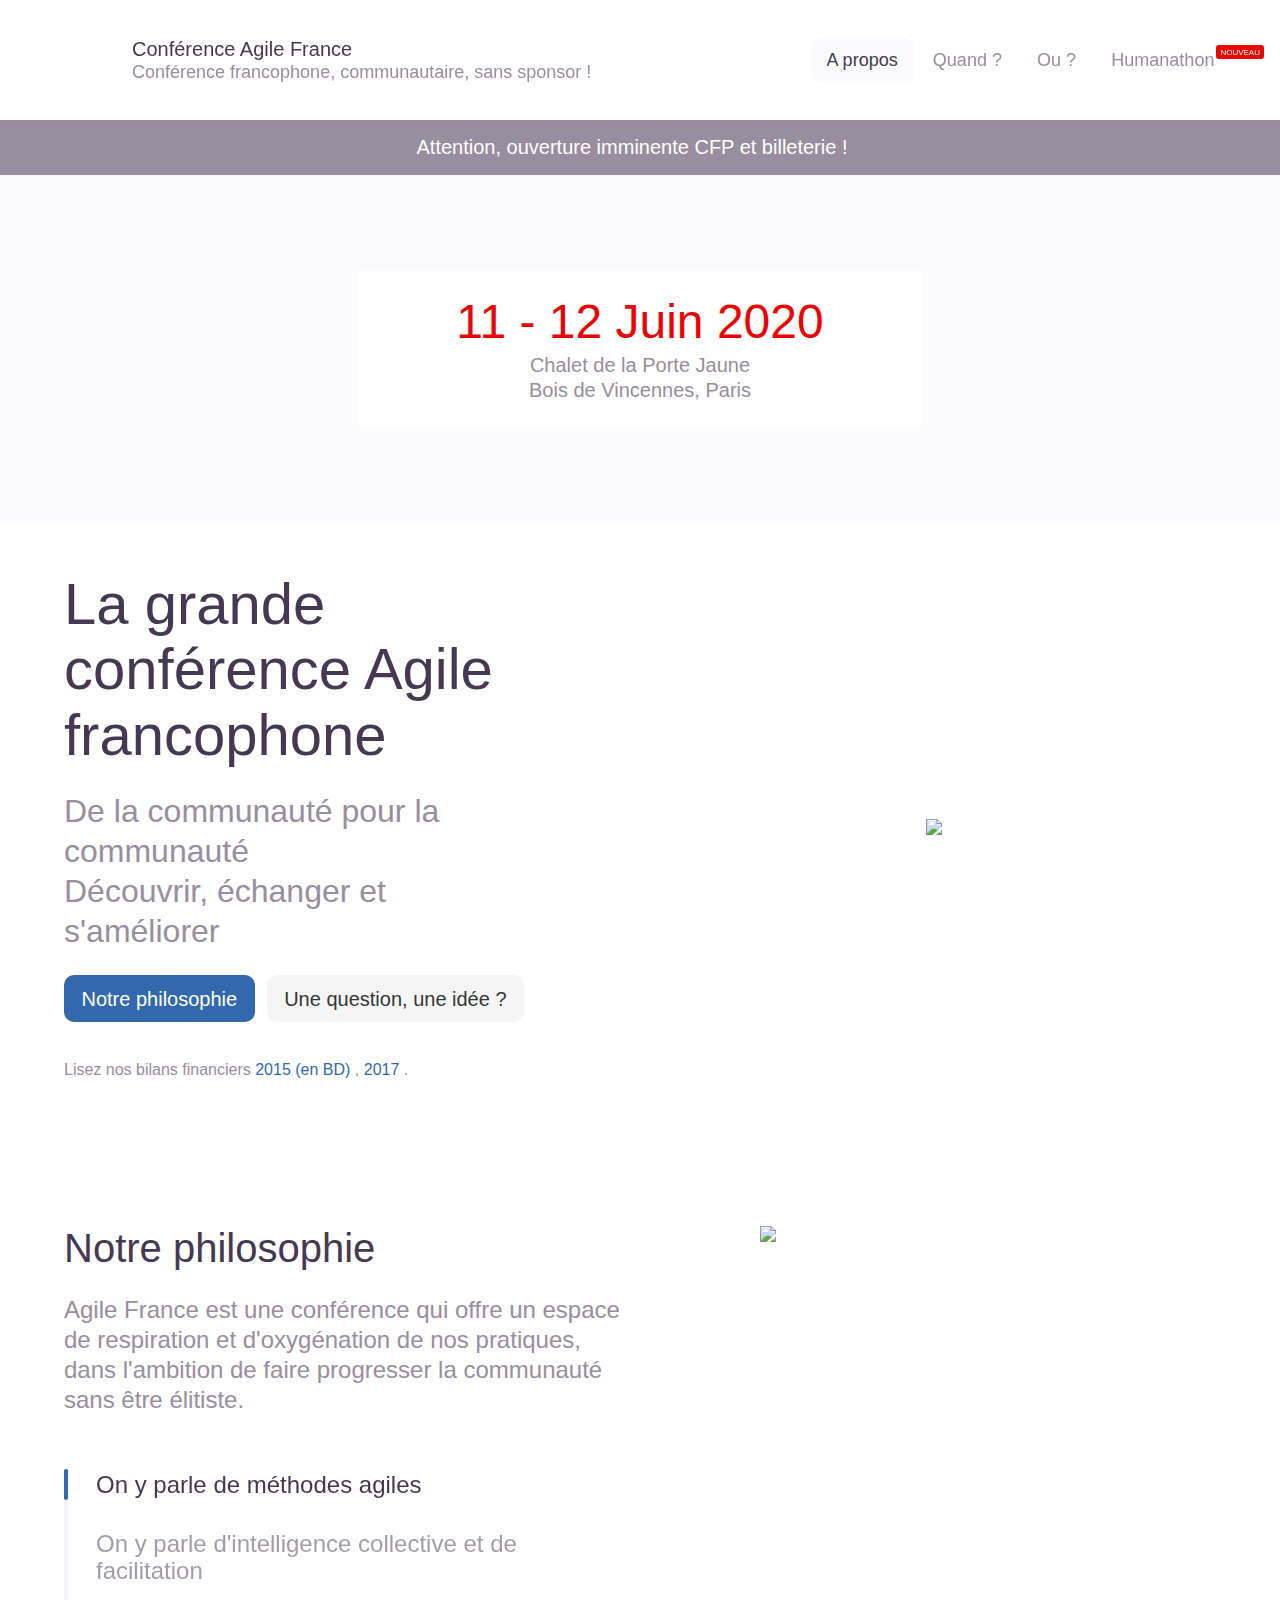
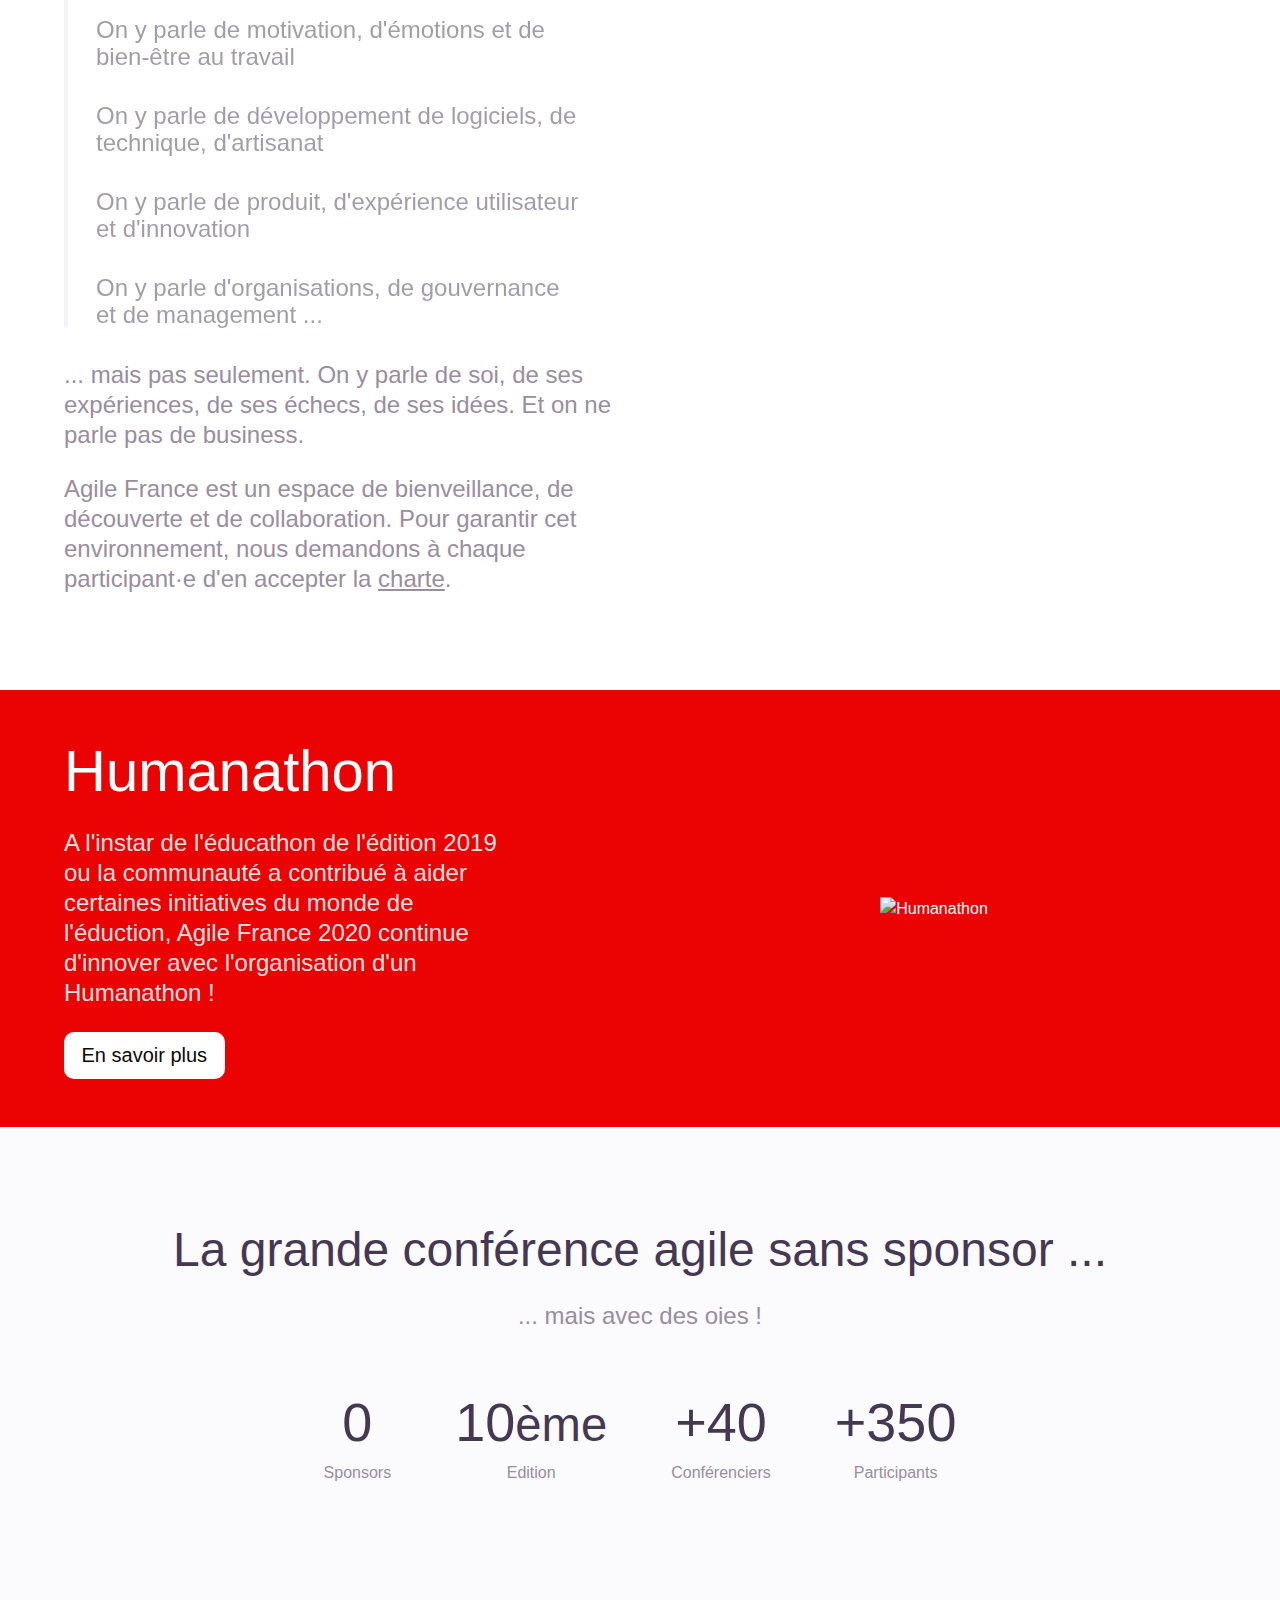
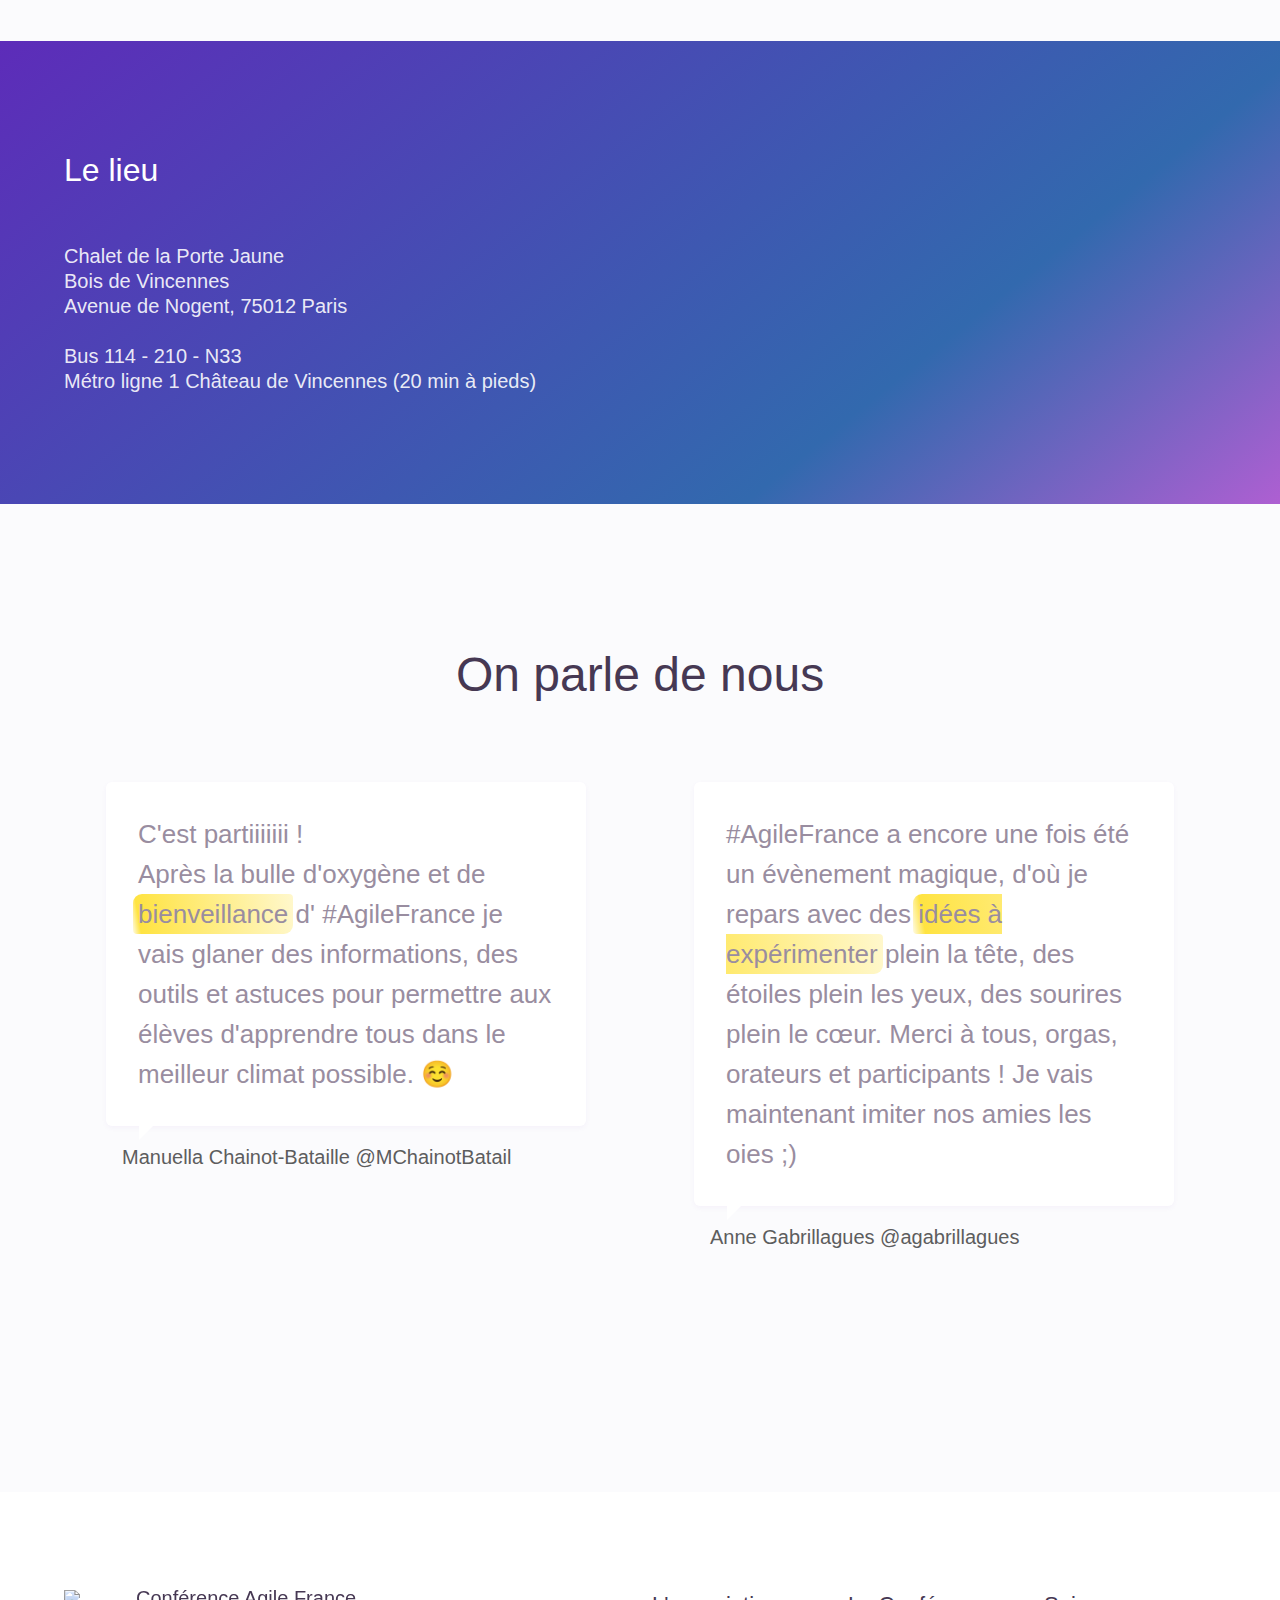
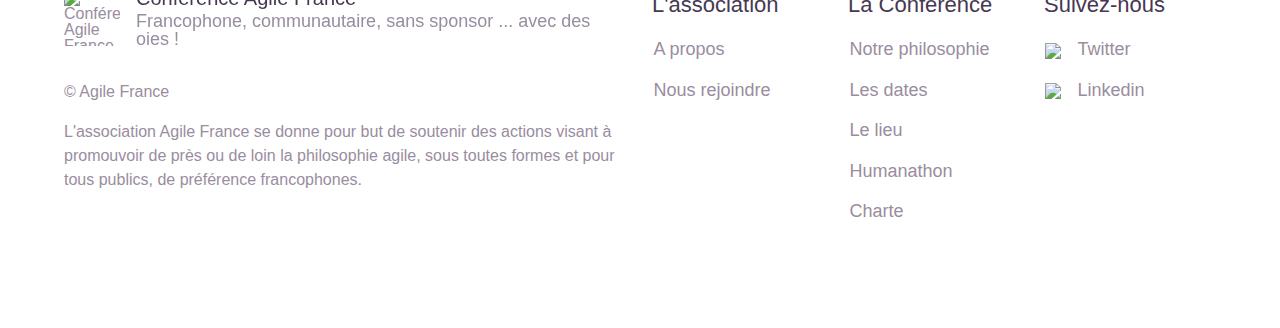
==== commit 287dc1a5: "Remove Olivier's review" ====
--- a/index.html
+++ b/index.html
@@ -1,5 +1,5 @@
 <!DOCTYPE html>
-<html lang="fr">
+<html lang="fr" class="has-navbar-fixed-top">
 <head>
 	<meta http-equiv="Content-Type" content="text/html; charset=utf-8">
     <title>AgileFrance, la grande conférence Agile francophone sans sponsor, de la communauté pour la communauté (Paris)</title>
@@ -55,7 +55,7 @@
         </div>
 
         <header class="app-header">
-            <nav class="navbar">
+            <nav class="navbar is-fixed-top">
                 <div class="container">
                     <div class="navbar-brand">
                         <div class="navbar-item">
@@ -388,15 +388,7 @@
                                             <div class="review-meta">
                                                 <div class="review-author">Manuella Chainot-Bataille @MChainotBatail</div>
                                             </div>
-                                        </div>
-                                        <div class="review">
-                                            <div class="review-bubble">
-												#AgileFrance, l’une des seules conférences où tu peux faire ton <span class=has-highlight>talk en plein air</span> posé au soleil ! ☀️Merci à tous les participants ce fut une très belle édition !
-											</div>
-                                            <div class="review-meta">
-                                                <div class="review-author">Olivier Le Lan @o_olelan</div>
-											</div>
-                                        </div>
+					    </div>
                                     </div>
                                     <div class="column is-6">
                                         <div class="review">
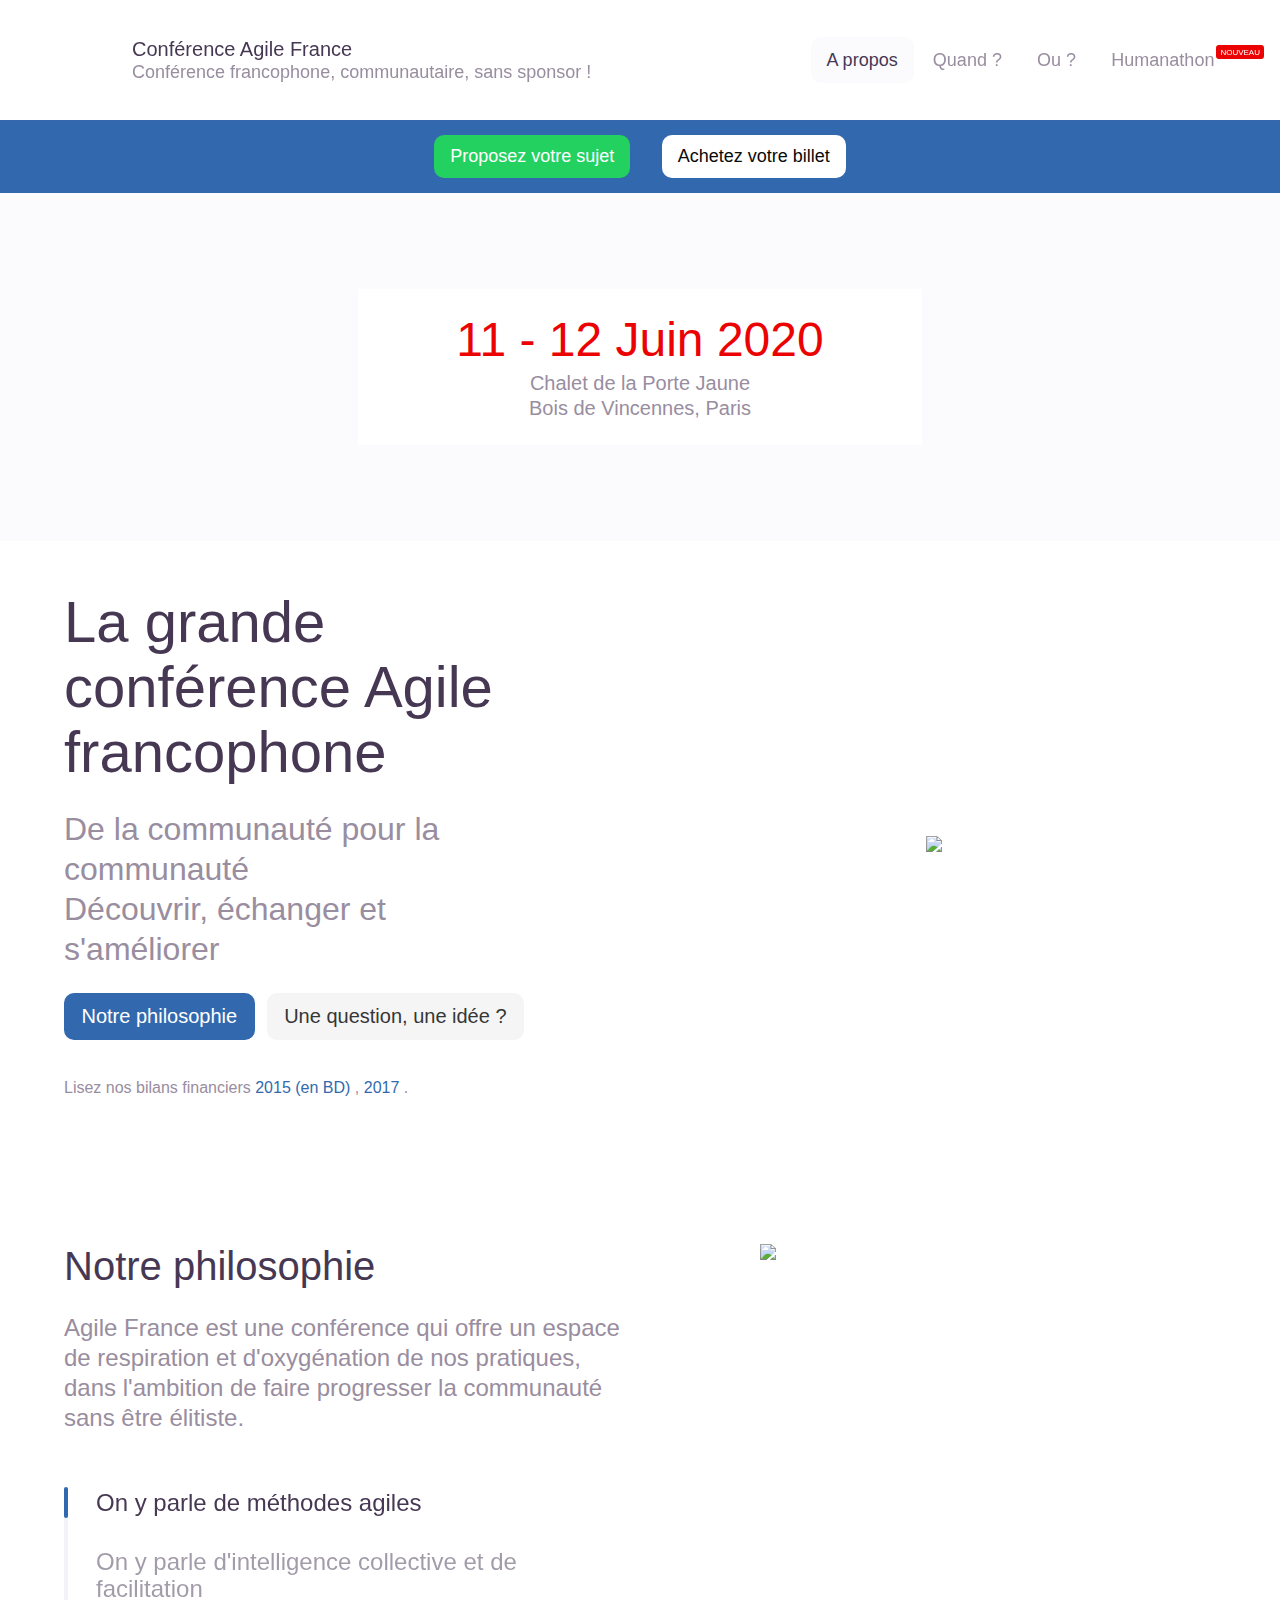
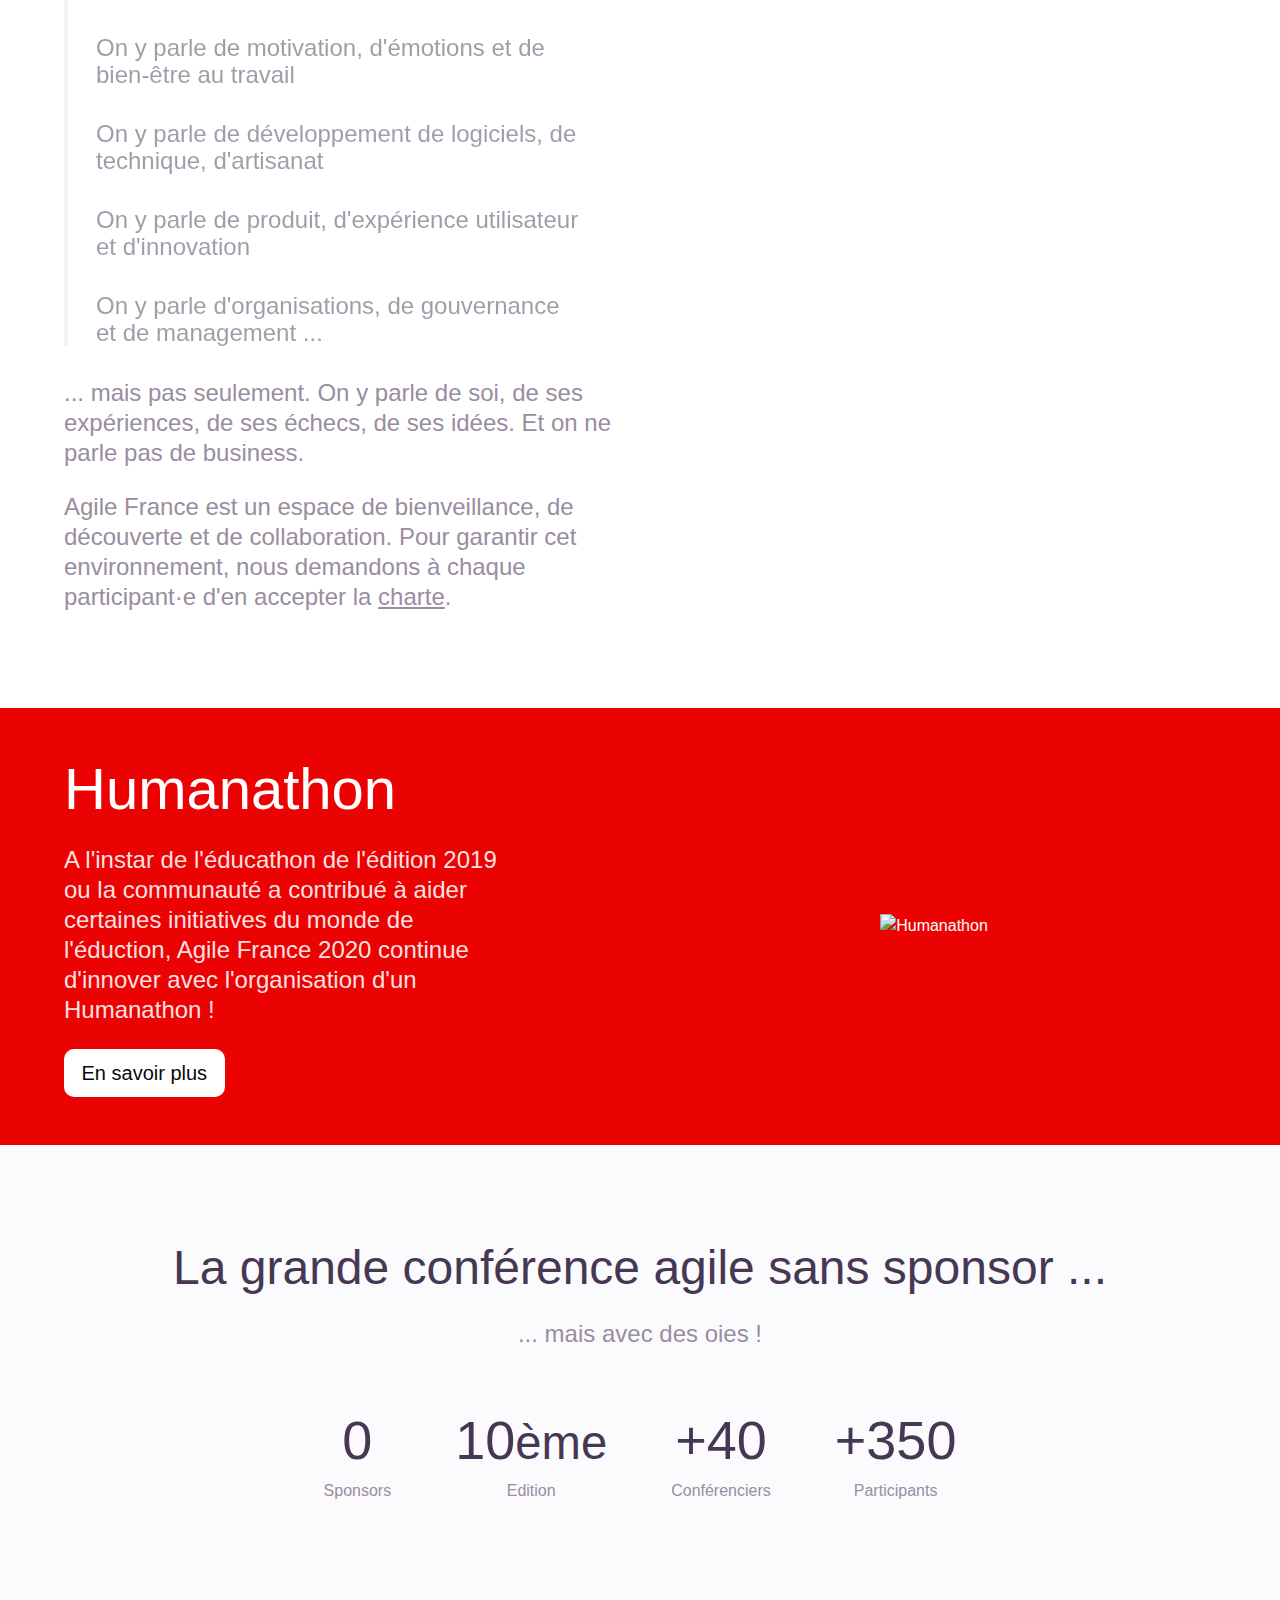
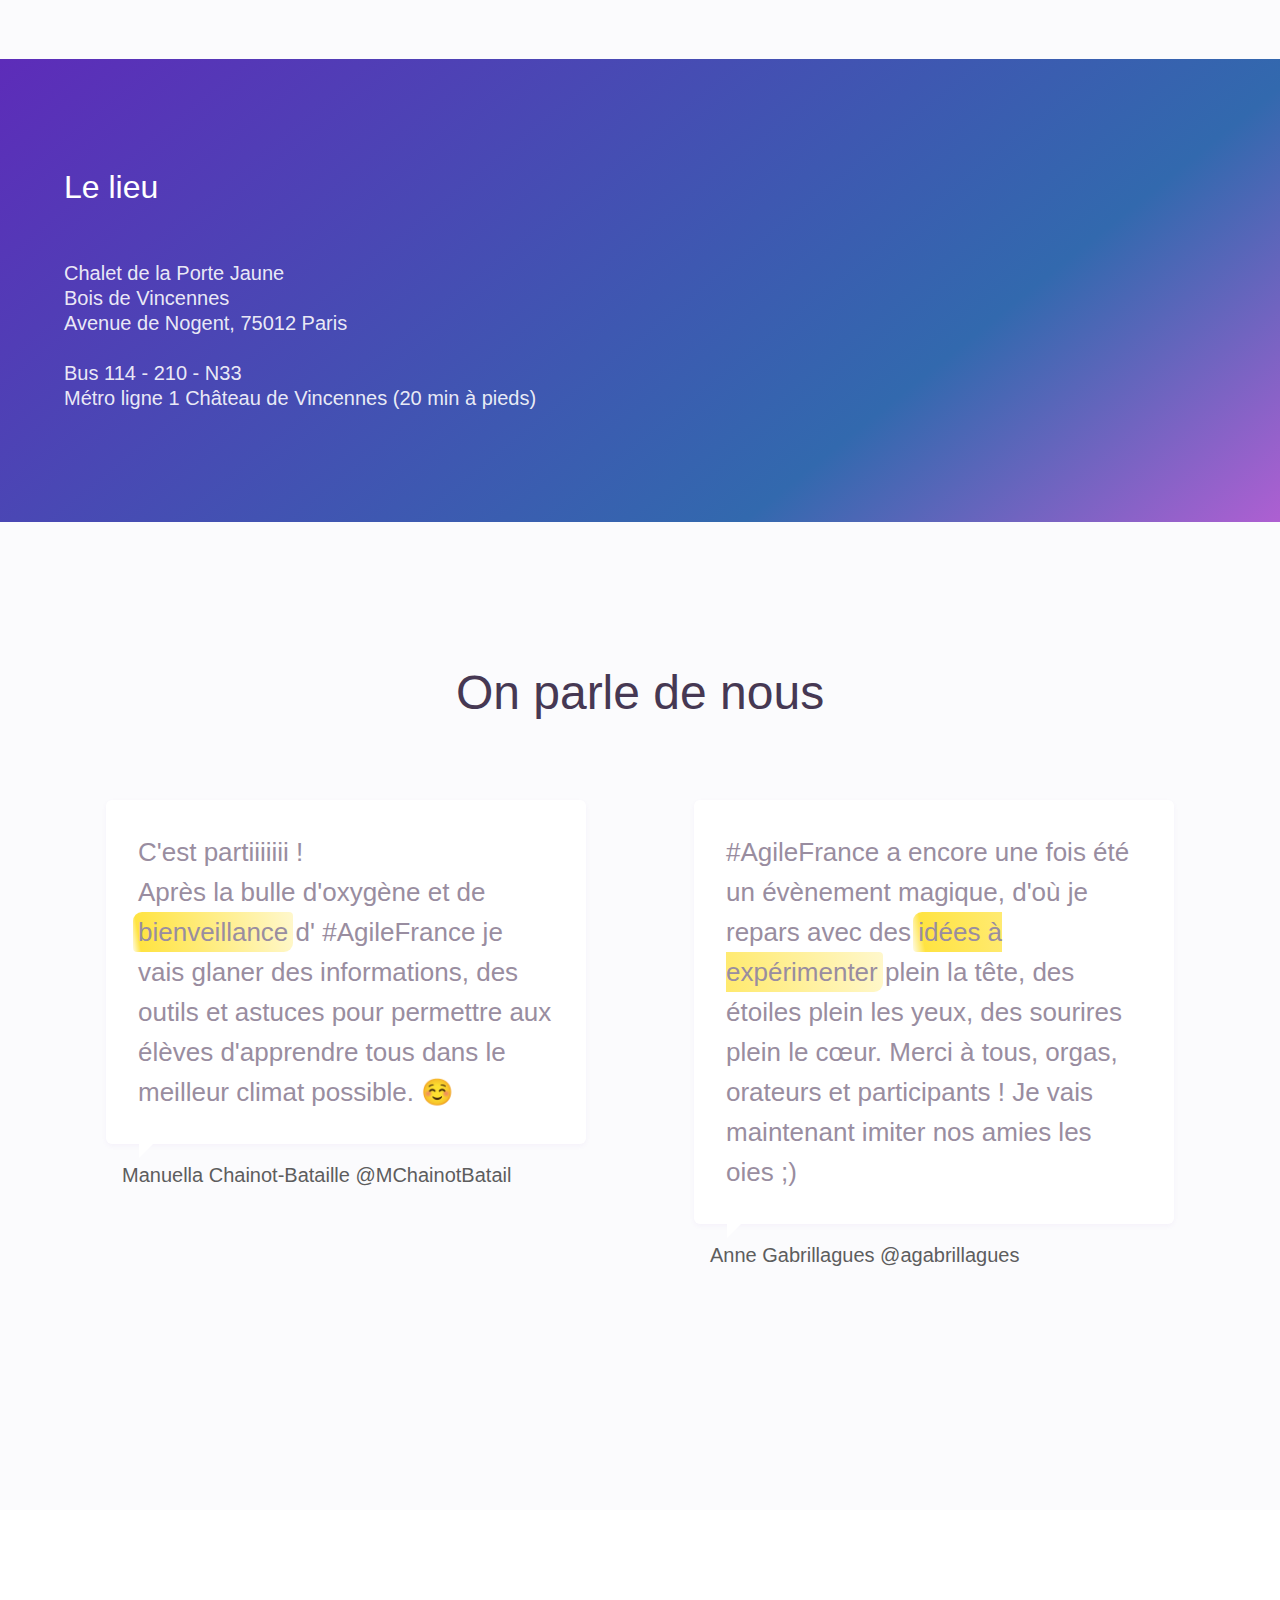
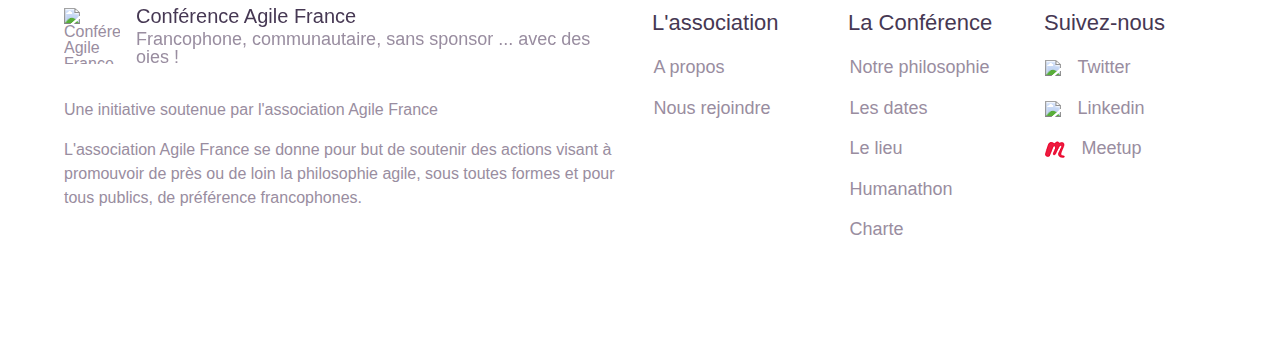
==== commit a9334868: "#12 - updated footer" ====
--- a/index.html
+++ b/index.html
@@ -46,12 +46,12 @@
 <body>
     <div class="app-container">
         
-        <div class="message is-medium is-link is-announcement">
-            <div class="message-header is-justified-center">
-                <p>Attention, ouverture imminente CFP et billeterie !</p>
-				<hr class="spacer is-1 is-horizontal" />
-				<!-- a class="button is-white" href="//www.weezevent.com/conference-agile-france-2019" target="_blank">Accéder à la billeterie</a -->
-			</div>
+        <div class="message is-medium is-primary is-announcement">
+		<div class="message-header is-justified-center">
+			<a class="button is-success" href="//sessionize.com/agile-france-2020/" target="_blank">Proposez votre sujet</a><hr class="spacer is-1 is-horizontal">
+			<hr class="spacer is-1 is-horizontal" />
+			<a class="button is-white" href="//www.weezevent.com/conference-agile-france-2020" target="_blank">Achetez votre billet</a>
+		</div>
         </div>
 
         <header class="app-header">
@@ -421,7 +421,7 @@
                             </div>
                         </a>
                         <hr class="spacer is-1" />
-                        <hr class="spacer is-1" /><a href="//agile-france.org/" target="_blank">&copy Agile France</a>
+                        <hr class="spacer is-1" />Une initiative soutenue par <a href="//agile-france.org/" target="_blank">l'association Agile France</a>
                         <hr class="spacer is-1" />
                         <p>L'association Agile France se donne pour but de soutenir des actions visant à promouvoir de près ou de loin la philosophie agile, sous toutes formes et pour tous publics, de préférence francophones.</p>
                     </div>
@@ -453,10 +453,13 @@
                                     <p class="menu-label">Suivez-nous</p>
                                     <ul class="menu-list">
                                         <li>
-                                            <a href="//twitter.com/AgileFrance" target="_blank"> <img role="presentation" src="./assets/images/twitter.png" />Twitter</a>
+                                            <a href="//twitter.com/MeetAgileFrance" target="_blank"> <img role="presentation" src="./assets/images/twitter.png" />Twitter</a>
                                         </li>
                                         <li>
                                             <a href="//www.linkedin.com/company/conference-agilefrance/" target="_blank"> <img role="presentation" src="./assets/images/linkedin.png" />Linkedin</a>
+                                        </li>
+                                        <li>
+                                            <a href="//www.meetup.com/fr-FR/Repetitions-Agile-France-Perfection-Games/" target="_blank"> <img role="presentation" src="./assets/images/meetup.png" />Meetup</a>
                                         </li>
                                     </ul>
                                 </div>
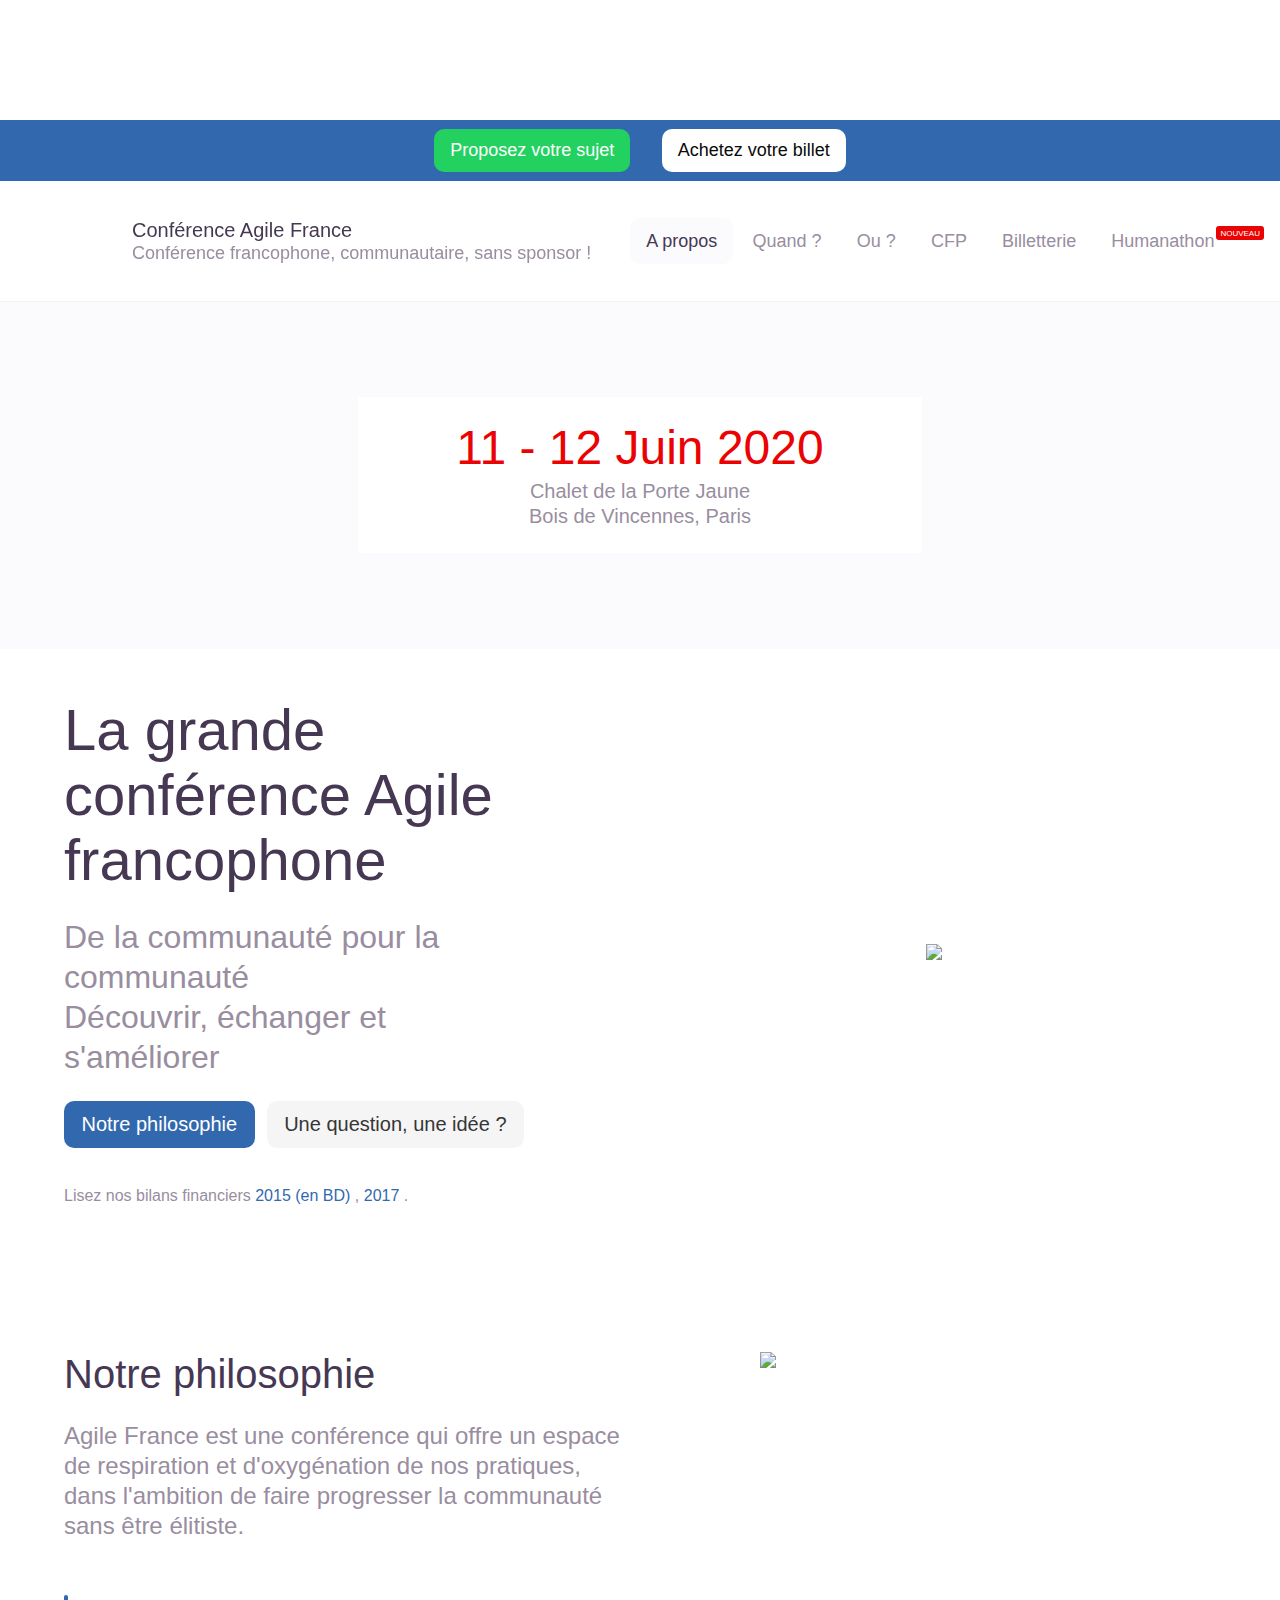
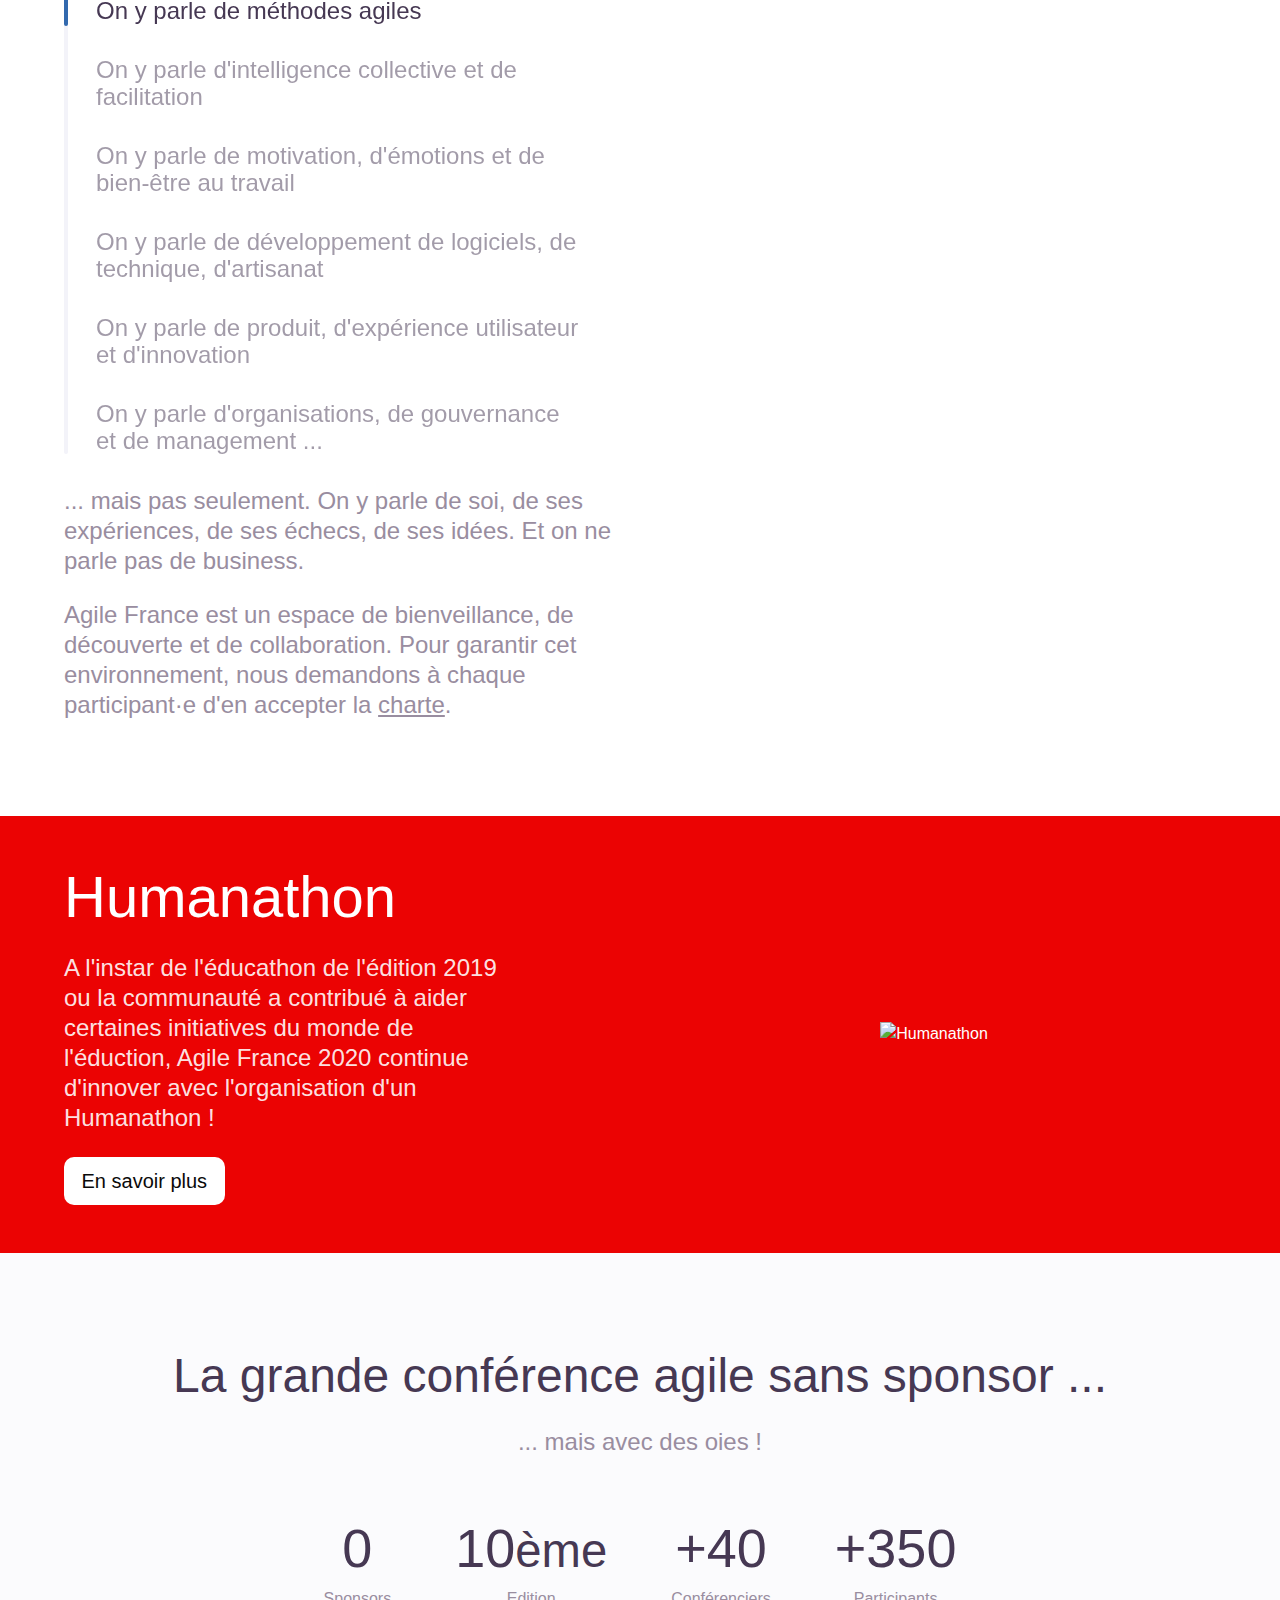
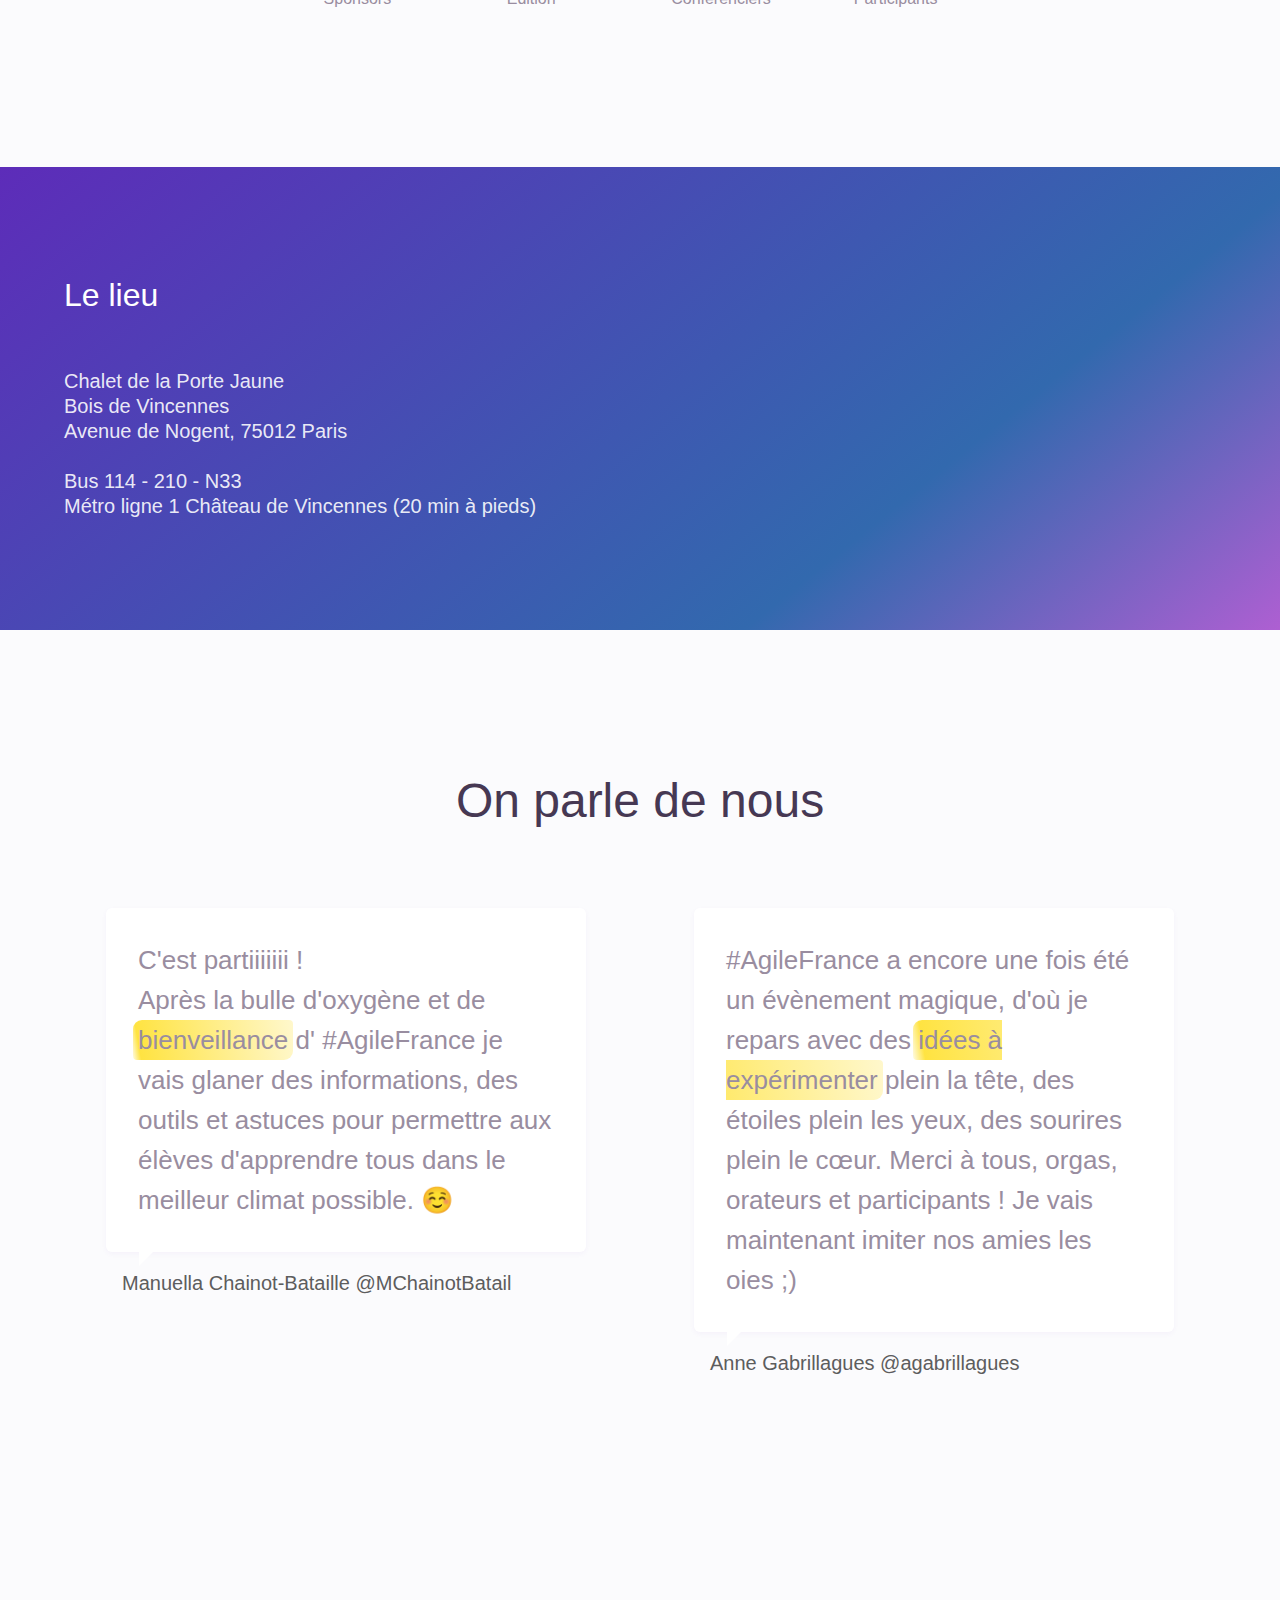
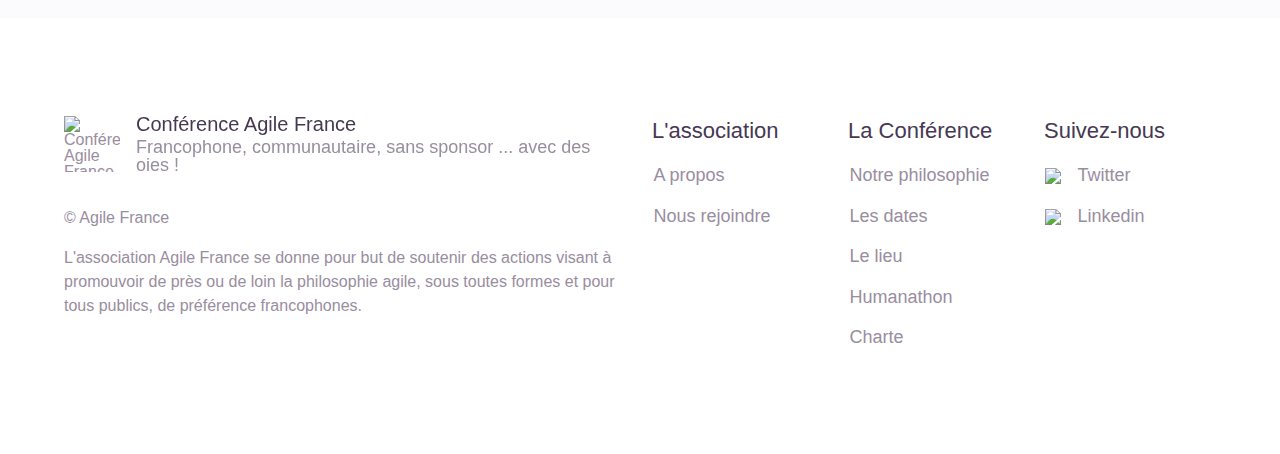
==== commit b0b4ba42: "Add dedicated "Billeterie page" and update navigation bar with Billeterie link" ====
--- a/index.html
+++ b/index.html
@@ -46,16 +46,18 @@
 <body>
     <div class="app-container">
         
-        <div class="message is-medium is-primary is-announcement">
-		<div class="message-header is-justified-center">
-			<a class="button is-success" href="//sessionize.com/agile-france-2020/" target="_blank">Proposez votre sujet</a><hr class="spacer is-1 is-horizontal">
-			<hr class="spacer is-1 is-horizontal" />
-			<a class="button is-white" href="//www.weezevent.com/conference-agile-france-2020" target="_blank">Achetez votre billet</a>
-		</div>
-        </div>
+        
 
         <header class="app-header">
-            <nav class="navbar is-fixed-top">
+			<div class="message is-small is-primary is-announcement">
+				<div class="message-header is-justified-center">
+					<a class="button is-success cfp-color" href="//sessionize.com/agile-france-2020/" target="_blank">Proposez votre sujet</a><hr class="spacer is-1 is-horizontal">
+					<hr class="spacer is-1 is-horizontal" />
+					<a class="button is-white" href="./billeterie.html">Achetez votre billet</a>
+				</div>
+			</div>
+		
+            <nav class="navbar">
                 <div class="container">
                     <div class="navbar-brand">
                         <div class="navbar-item">
@@ -69,13 +71,20 @@
                                 </div>
                             </a>
                         </div>
-                        <div class="navbar-burger burger" data-target="mainNav"></div>
+						
+						<a role="button" class="navbar-burger burger" aria-label="menu" aria-expanded="false" data-target="mainNav">
+							<span aria-hidden="true"></span>
+							<span aria-hidden="true"></span>
+							<span aria-hidden="true"></span>
+						</a>
                     </div>
                     <div class="navbar-menu" id="mainNav">
                         <div class="navbar-end"> 
 							<a href="#philosophie" class="navbar-item is-active js-scrollTo">A propos</a>
 							<a href="#date" class="navbar-item js-scrollTo">Quand ?</a>
 							<a href="#lieu" class="navbar-item js-scrollTo">Ou ?</a>
+							<a href="//sessionize.com/agile-france-2020/" target="_blank" class="navbar-item">CFP</a>
+							<a href="billeterie.html" class="navbar-item">Billetterie</a>
                             <a href="humanathon.html" class="navbar-item">Humanathon <span class="tag is-warning is-micro is-uppercase">Nouveau</span></a>
                         </div>
                     </div>
@@ -421,7 +430,7 @@
                             </div>
                         </a>
                         <hr class="spacer is-1" />
-                        <hr class="spacer is-1" />Une initiative soutenue par <a href="//agile-france.org/" target="_blank">l'association Agile France</a>
+                        <hr class="spacer is-1" /><a href="//agile-france.org/" target="_blank">&copy Agile France</a>
                         <hr class="spacer is-1" />
                         <p>L'association Agile France se donne pour but de soutenir des actions visant à promouvoir de près ou de loin la philosophie agile, sous toutes formes et pour tous publics, de préférence francophones.</p>
                     </div>
@@ -453,13 +462,10 @@
                                     <p class="menu-label">Suivez-nous</p>
                                     <ul class="menu-list">
                                         <li>
-                                            <a href="//twitter.com/MeetAgileFrance" target="_blank"> <img role="presentation" src="./assets/images/twitter.png" />Twitter</a>
+                                            <a href="//twitter.com/AgileFrance" target="_blank"> <img role="presentation" src="./assets/images/twitter.png" />Twitter</a>
                                         </li>
                                         <li>
                                             <a href="//www.linkedin.com/company/conference-agilefrance/" target="_blank"> <img role="presentation" src="./assets/images/linkedin.png" />Linkedin</a>
-                                        </li>
-                                        <li>
-                                            <a href="//www.meetup.com/fr-FR/Repetitions-Agile-France-Perfection-Games/" target="_blank"> <img role="presentation" src="./assets/images/meetup.png" />Meetup</a>
                                         </li>
                                     </ul>
                                 </div>
